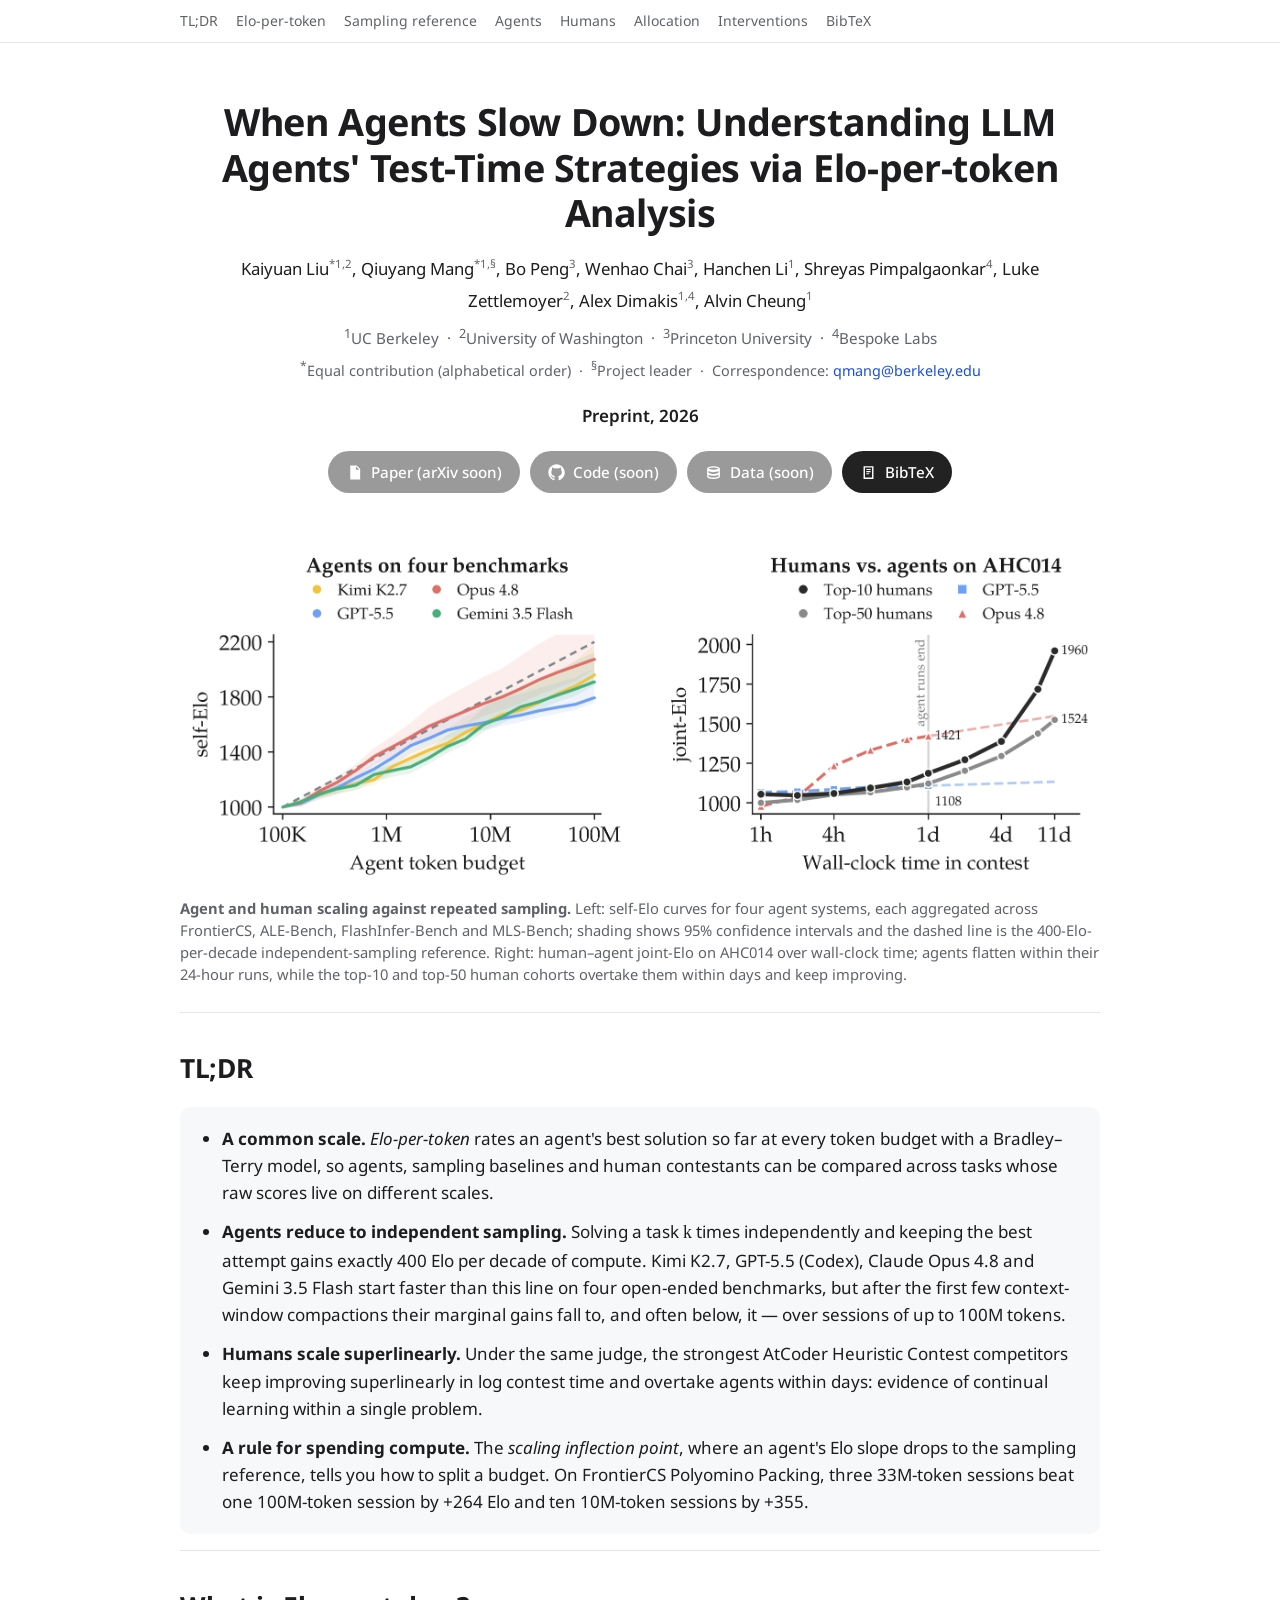
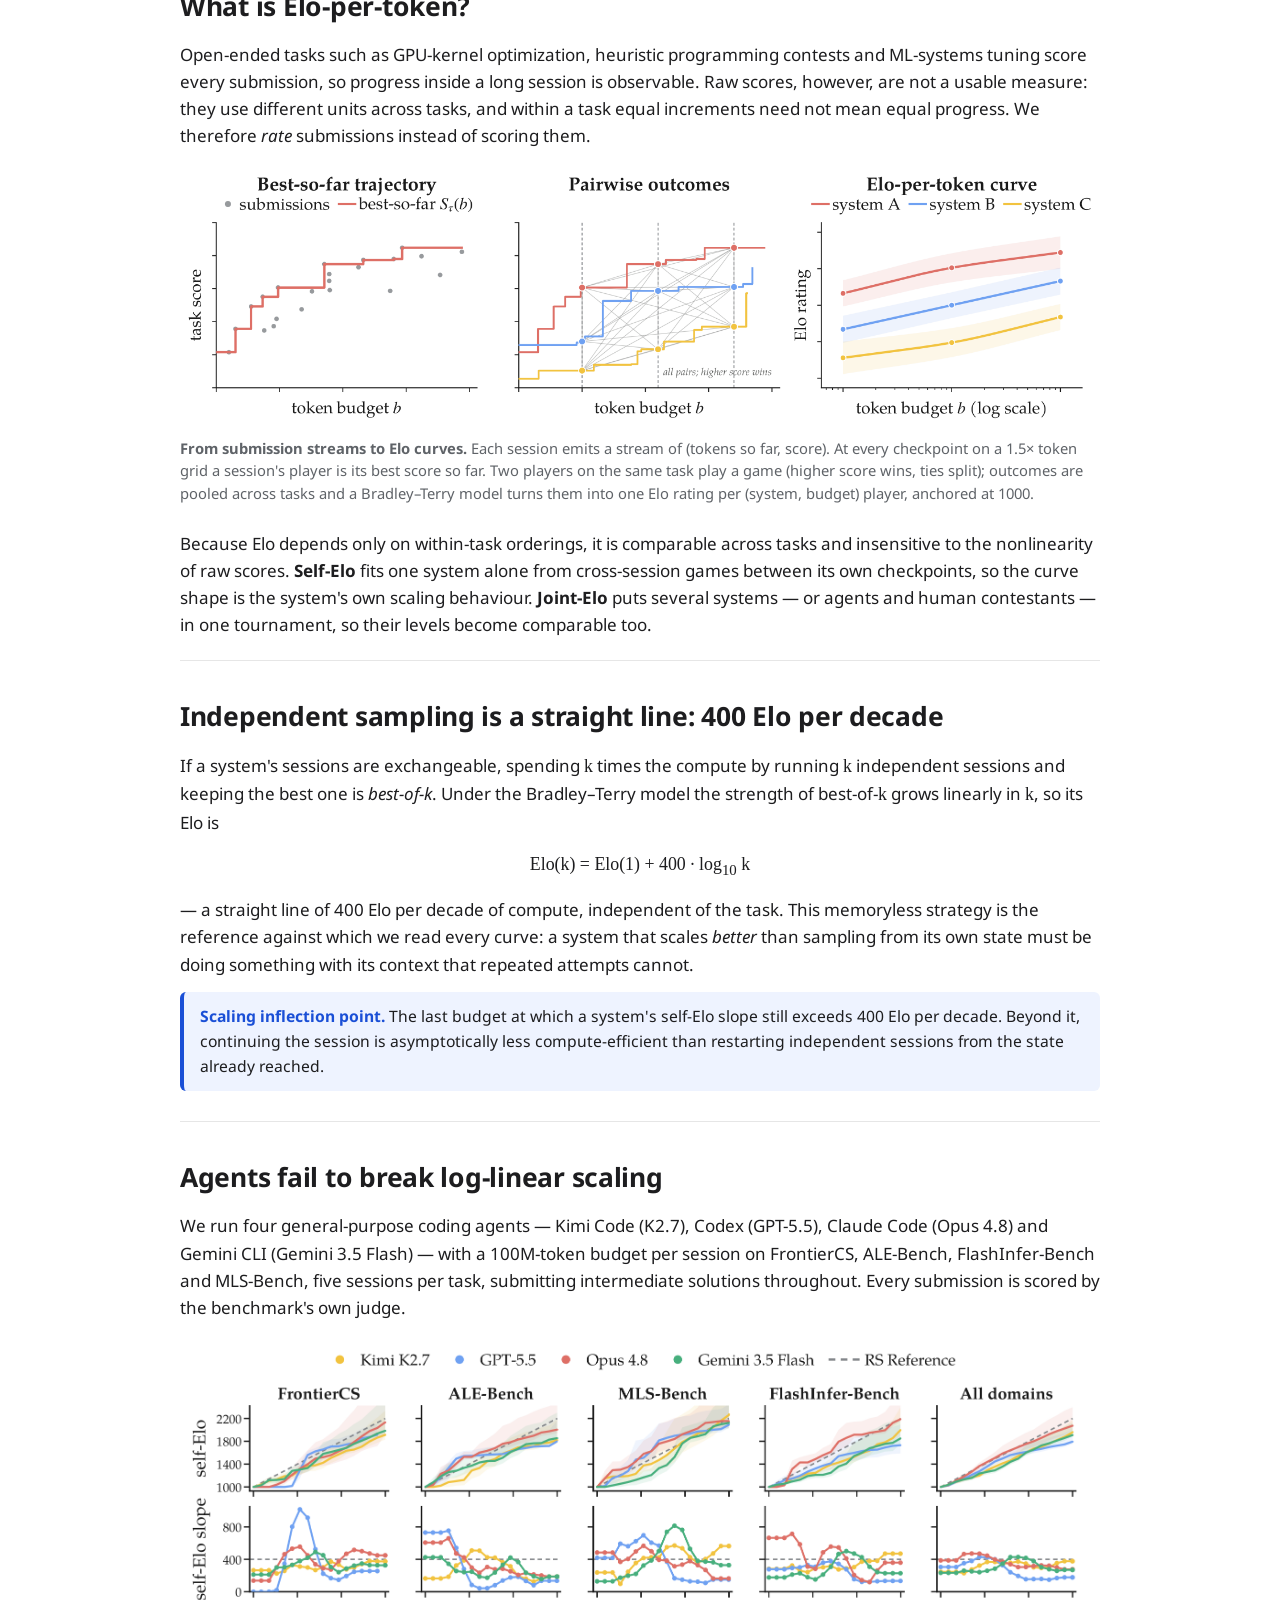
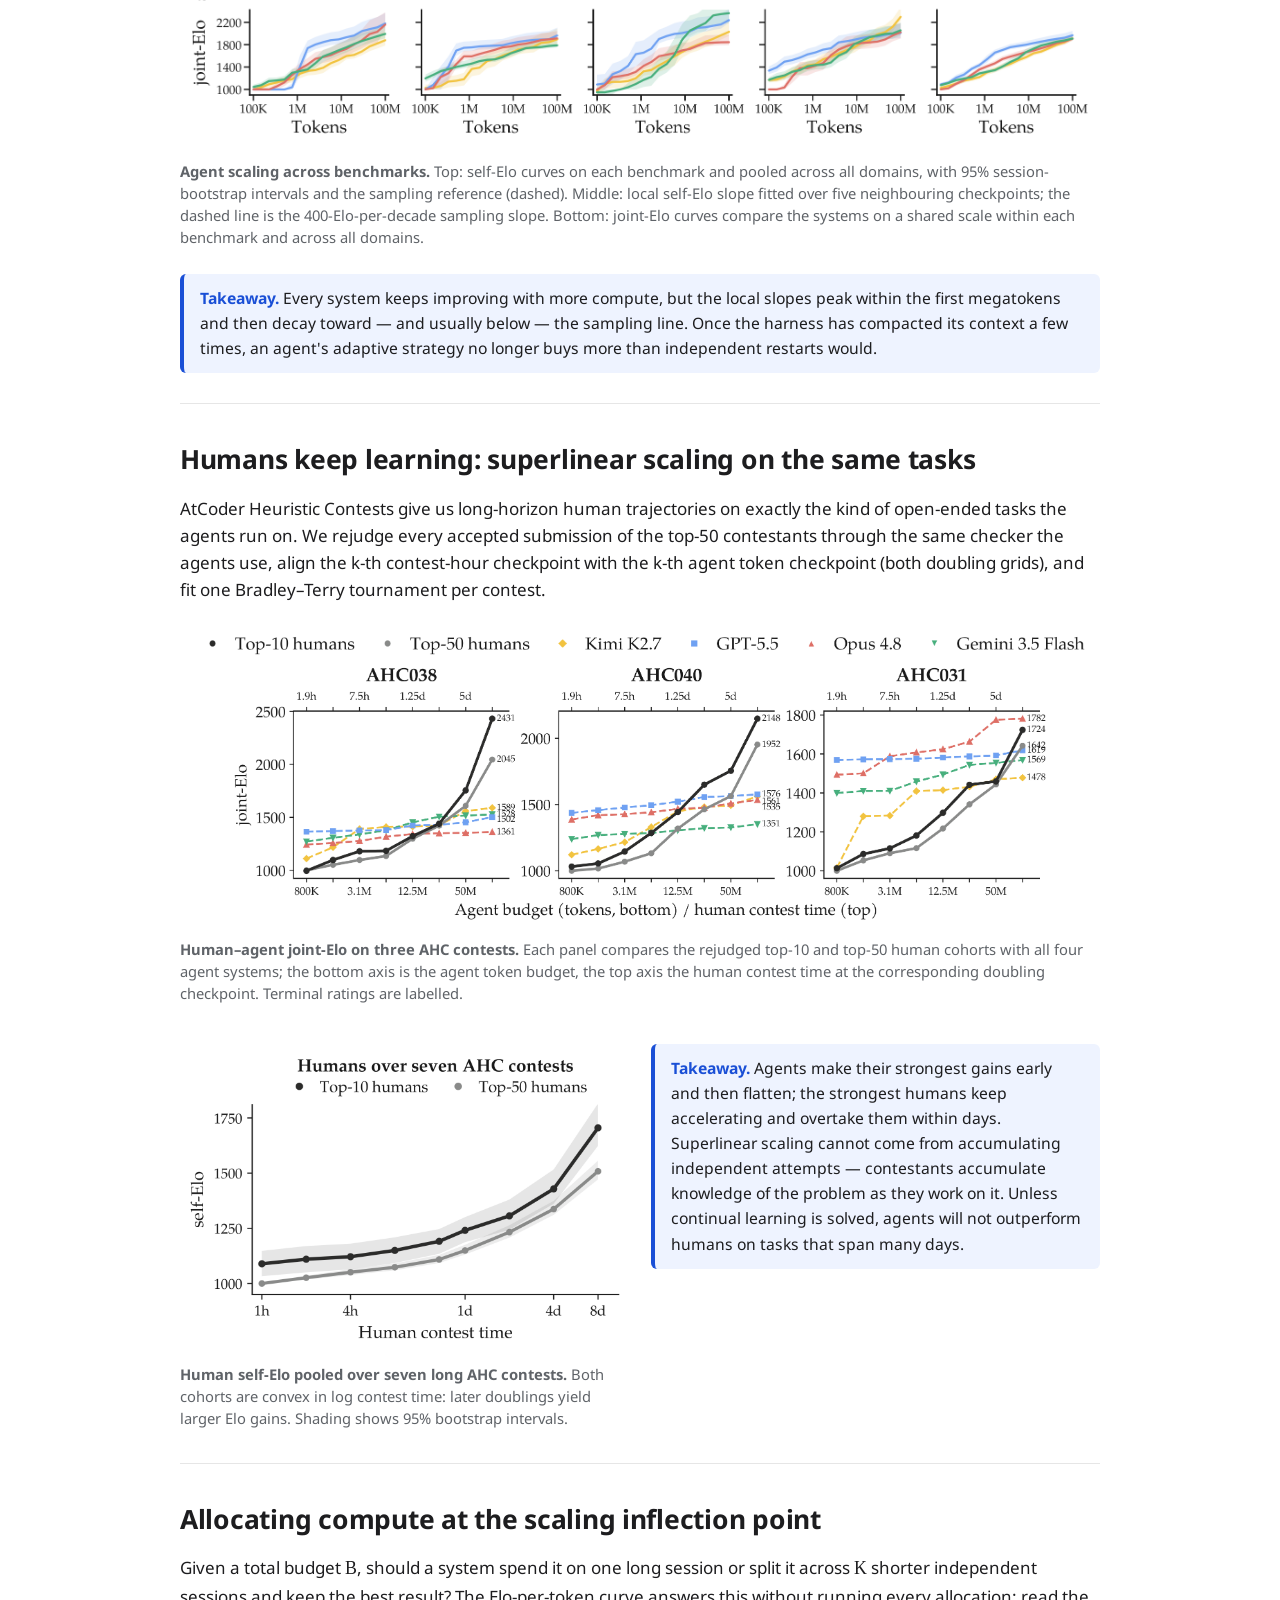
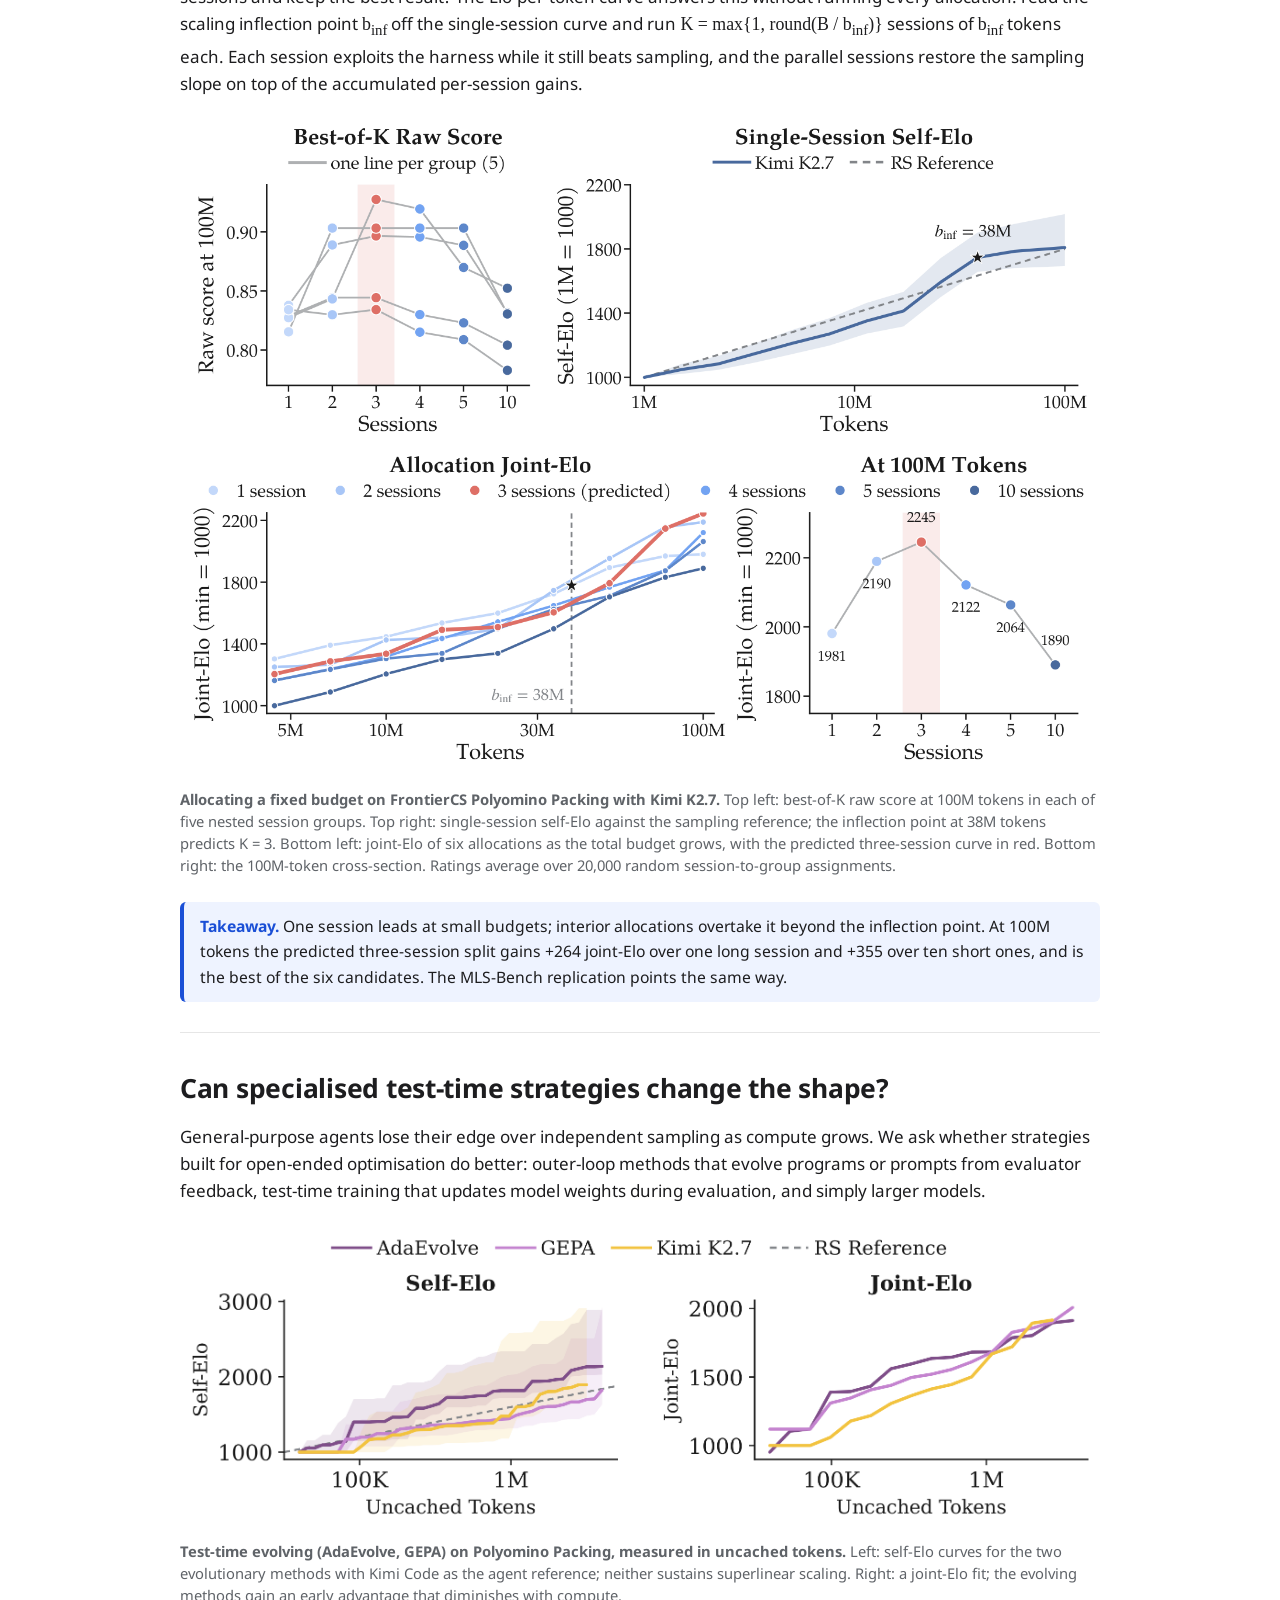
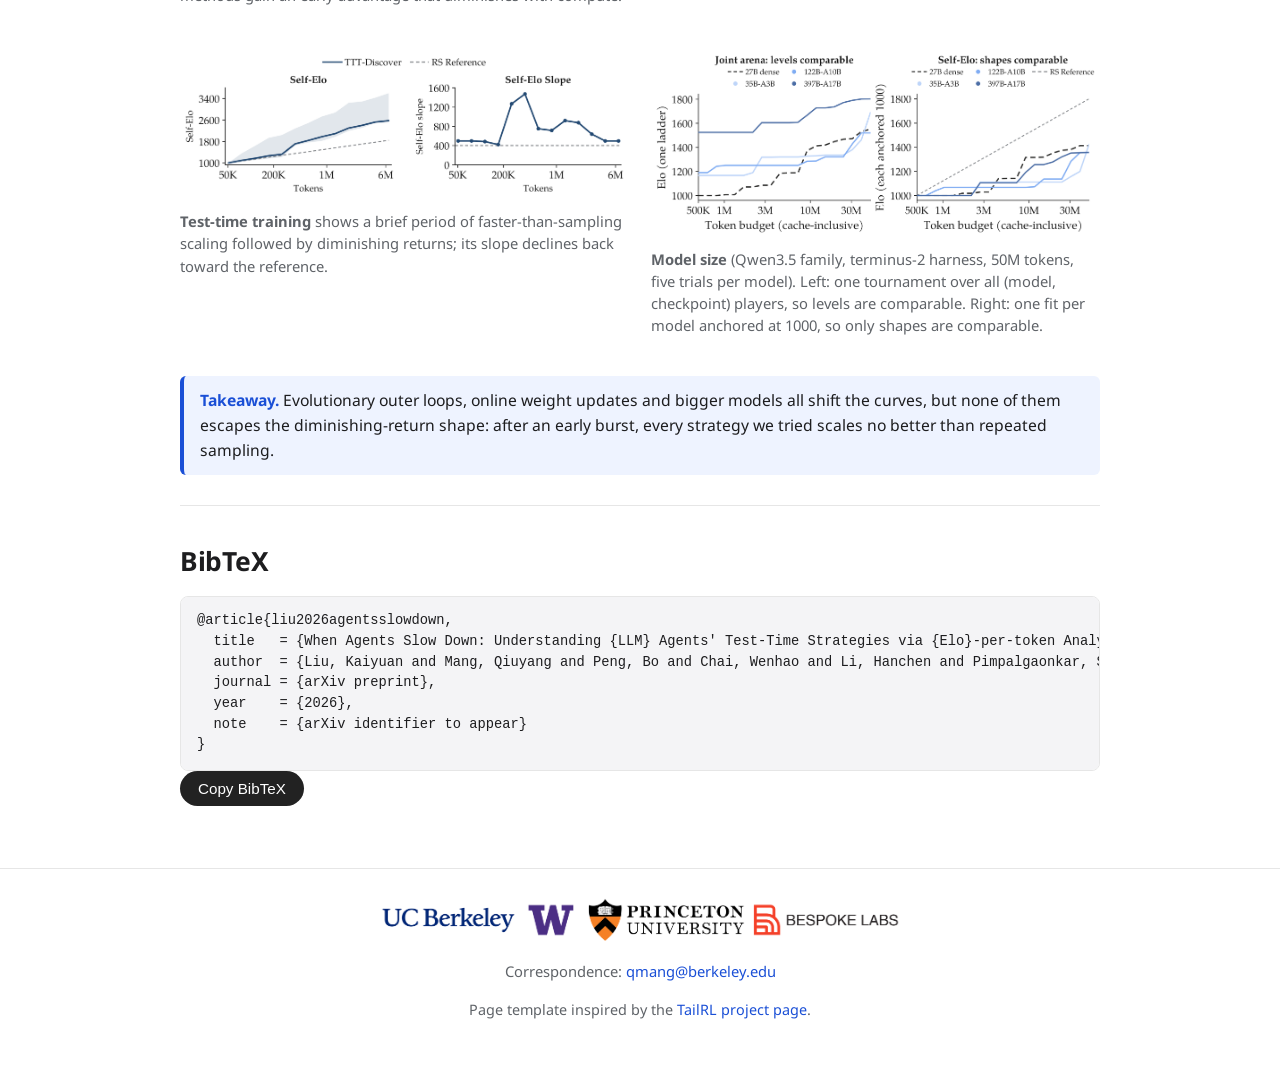
==== preview/index_preview.html @ 2bb3fd13 "Project page: initial draft Co-Authored-By: Claude Fable 5.1 <noreply@anthropic.com>" ====
<!DOCTYPE html>
<html lang="en">
<head>
<meta charset="utf-8">
<meta name="viewport" content="width=device-width, initial-scale=1">
<title>When Agents Slow Down: Elo-per-token Analysis of LLM Agents' Test-Time Strategies</title>
<meta name="description" content="Elo-per-token analysis: how LLM agents, independent sampling, and human contestants scale with test-time compute on open-ended tasks.">
<link rel="preconnect" href="https://fonts.googleapis.com">
<link href="https://fonts.googleapis.com/css2?family=Google+Sans:wght@400;500;700&family=Noto+Sans:wght@400;500;700&display=swap" rel="stylesheet">
<style>:root{--ink:#1d1d1f;--muted:#5f6368;--line:#e6e6e6;--accent:#1a4fd6;--accent-soft:#eef3ff;--bg:#ffffff;--card:#f7f8fa;--maxw:960px}
*{box-sizing:border-box}
html{scroll-behavior:smooth}
body{margin:0;font-family:"Google Sans","Noto Sans",-apple-system,"Segoe UI",Helvetica,Arial,sans-serif;color:var(--ink);background:var(--bg);line-height:1.6;font-size:17px}
a{color:var(--accent);text-decoration:none}
a:hover{text-decoration:underline}
.nav{position:sticky;top:0;z-index:10;background:rgba(255,255,255,.94);backdrop-filter:blur(6px);border-bottom:1px solid var(--line)}
.nav .inner{max-width:var(--maxw);margin:0 auto;padding:10px 20px;display:flex;flex-wrap:wrap;gap:6px 18px;font-size:14px}
.nav a{color:var(--muted)}
.nav a:hover{color:var(--ink);text-decoration:none}
.wrap{max-width:var(--maxw);margin:0 auto;padding:0 20px}
.hero{text-align:center;padding:56px 0 24px}
.hero h1{font-size:2.35rem;line-height:1.2;margin:0 0 18px;font-weight:700;letter-spacing:-.01em}
.hero .subtitle{font-size:1.05rem;color:var(--muted);margin:0 0 22px}
.authors{font-size:1.05rem;line-height:1.9;margin:0 auto 6px;max-width:860px}
.authors sup{font-size:.68em;color:var(--muted)}
.affils{color:var(--muted);font-size:.95rem;margin:0 0 6px}
.note{color:var(--muted);font-size:.9rem;margin:0 0 20px}
.venue{font-weight:600;margin:0 0 22px}
.btn-row{display:flex;flex-wrap:wrap;justify-content:center;gap:10px;margin:0 0 10px}
.btn{display:inline-flex;align-items:center;gap:8px;background:#222;color:#fff;border-radius:999px;padding:9px 18px;font-size:.95rem;font-weight:500;border:0;cursor:pointer}
.btn:hover{background:#000;text-decoration:none}
.btn.soon{background:#9a9a9a;cursor:default}
.btn svg{width:17px;height:17px;fill:currentColor}
.section{padding:34px 0 8px;border-top:1px solid var(--line)}
.section h2{font-size:1.65rem;margin:0 0 14px;letter-spacing:-.01em}
.section h3{font-size:1.2rem;margin:26px 0 8px}
.section p{margin:0 0 14px}
figure{margin:18px 0 26px}
figure img{width:100%;height:auto;display:block;border-radius:6px}
figcaption{font-size:.92rem;color:var(--muted);margin-top:10px;line-height:1.5}
.takeaway{background:var(--accent-soft);border-left:4px solid var(--accent);padding:12px 16px;border-radius:6px;margin:14px 0 22px;font-size:.98rem}
.takeaway b{color:var(--accent)}
.tldr{background:var(--card);border-radius:10px;padding:18px 22px 6px;margin:18px 0 8px}
.tldr ul{margin:0;padding-left:20px}
.tldr li{margin:0 0 12px}
.grid2{display:grid;grid-template-columns:1fr 1fr;gap:22px;align-items:start}
@media (max-width:760px){.grid2{grid-template-columns:1fr}.hero h1{font-size:1.75rem}}
.eq{font-family:"Latin Modern Math","STIX Two Math","Cambria Math",serif;font-size:1.05em}
.bibtex{background:#f4f4f6;border:1px solid var(--line);border-radius:8px;padding:14px 16px;overflow-x:auto;font-size:.86rem;line-height:1.5}
.bibtex pre{margin:0;font-family:ui-monospace,SFMono-Regular,Menlo,Consolas,monospace}
.copy{margin-top:8px}
footer{border-top:1px solid var(--line);margin-top:40px;padding:26px 0 40px;text-align:center;color:var(--muted);font-size:.92rem}
footer img{max-width:520px;width:100%;height:auto;margin:0 auto 14px;display:block}
.small{font-size:.9rem;color:var(--muted)}
</style>
</head>
<body>

<nav class="nav"><div class="inner">
  <a href="#tldr">TL;DR</a>
  <a href="#method">Elo-per-token</a>
  <a href="#reference">Sampling reference</a>
  <a href="#agents">Agents</a>
  <a href="#humans">Humans</a>
  <a href="#allocation">Allocation</a>
  <a href="#interventions">Interventions</a>
  <a href="#bibtex">BibTeX</a>
</div></nav>

<header class="hero wrap">
  <h1>When Agents Slow Down: Understanding LLM Agents' Test-Time Strategies via Elo-per-token Analysis</h1>
  <p class="authors">
    Kaiyuan Liu<sup>*1,2</sup>, Qiuyang Mang<sup>*1,&sect;</sup>, Bo Peng<sup>3</sup>, Wenhao Chai<sup>3</sup>, Hanchen Li<sup>1</sup>,
    Shreyas Pimpalgaonkar<sup>4</sup>, Luke Zettlemoyer<sup>2</sup>, Alex Dimakis<sup>1,4</sup>, Alvin Cheung<sup>1</sup>
  </p>
  <p class="affils"><sup>1</sup>UC Berkeley &nbsp;&middot;&nbsp; <sup>2</sup>University of Washington &nbsp;&middot;&nbsp; <sup>3</sup>Princeton University &nbsp;&middot;&nbsp; <sup>4</sup>Bespoke Labs</p>
  <p class="note"><sup>*</sup>Equal contribution (alphabetical order) &nbsp;&middot;&nbsp; <sup>&sect;</sup>Project leader &nbsp;&middot;&nbsp; Correspondence: <a href="mailto:qmang@berkeley.edu">qmang@berkeley.edu</a></p>
  <p class="venue">Preprint, 2026</p>
  <div class="btn-row">
    <!-- TODO(arXiv): replace href with the arXiv abs URL and drop the "soon" class -->
    <a class="btn soon" href="#" title="arXiv link coming soon"><svg viewBox="0 0 24 24"><path d="M6 2h9l5 5v15H6zm8 1.5V8h4.5M8 12h8v1.5H8zm0 3h8v1.5H8z"/></svg>Paper (arXiv soon)</a>
    <!-- TODO(code): replace href with the GitHub repository URL -->
    <a class="btn soon" href="#" title="Code release coming soon"><svg viewBox="0 0 24 24"><path d="M12 .5C5.7.5.5 5.7.5 12c0 5.1 3.3 9.4 7.9 10.9.6.1.8-.3.8-.6v-2.1c-3.2.7-3.9-1.4-3.9-1.4-.5-1.3-1.3-1.7-1.3-1.7-1-.7.1-.7.1-.7 1.2.1 1.8 1.2 1.8 1.2 1 1.8 2.7 1.3 3.4 1 .1-.8.4-1.3.7-1.6-2.6-.3-5.3-1.3-5.3-5.7 0-1.3.5-2.3 1.2-3.1-.1-.3-.5-1.5.1-3.1 0 0 1-.3 3.2 1.2a11 11 0 0 1 5.8 0c2.2-1.5 3.2-1.2 3.2-1.2.6 1.6.2 2.8.1 3.1.8.8 1.2 1.8 1.2 3.1 0 4.4-2.7 5.4-5.3 5.7.4.4.8 1.1.8 2.2v3.2c0 .3.2.7.8.6 4.6-1.5 7.9-5.8 7.9-10.9C23.5 5.7 18.3.5 12 .5z"/></svg>Code (soon)</a>
    <!-- TODO(data): replace href with the raw-data release URL -->
    <a class="btn soon" href="#" title="Data release coming soon"><svg viewBox="0 0 24 24"><path d="M12 3C7 3 3 4.6 3 6.5v11C3 19.4 7 21 12 21s9-1.6 9-3.5v-11C21 4.6 17 3 12 3zm0 2c4.4 0 7 1.3 7 1.5S16.4 8 12 8 5 6.7 5 6.5 7.6 5 12 5zm7 12.5c0 .2-2.6 1.5-7 1.5s-7-1.3-7-1.5V15c1.7.9 4.3 1.5 7 1.5s5.3-.6 7-1.5v2.5zm0-5c0 .2-2.6 1.5-7 1.5s-7-1.3-7-1.5V10c1.7.9 4.3 1.5 7 1.5s5.3-.6 7-1.5v2.5z"/></svg>Data (soon)</a>
    <a class="btn" href="#bibtex"><svg viewBox="0 0 24 24"><path d="M5 3h14v18H5zm2 2v14h10V5zm2 2h6v1.5H9zm0 3h6v1.5H9zm0 3h4v1.5H9z"/></svg>BibTeX</a>
  </div>
</header>

<main class="wrap">

<figure>
  <img src="[data-uri]" alt="Left: self-Elo curves of four agent systems against the 400-Elo-per-decade sampling reference. Right: human versus agent joint-Elo on AHC014 over wall-clock time.">
  <figcaption><b>Agent and human scaling against repeated sampling.</b> Left: self-Elo curves for four agent systems, each aggregated across FrontierCS, ALE-Bench, FlashInfer-Bench and MLS-Bench; shading shows 95% confidence intervals and the dashed line is the 400-Elo-per-decade independent-sampling reference. Right: human&ndash;agent joint-Elo on AHC014 over wall-clock time; agents flatten within their 24-hour runs, while the top-10 and top-50 human cohorts overtake them within days and keep improving.</figcaption>
</figure>

<section class="section" id="tldr">
  <h2>TL;DR</h2>
  <div class="tldr"><ul>
    <li><b>A common scale.</b> <em>Elo-per-token</em> rates an agent's best solution so far at every token budget with a Bradley&ndash;Terry model, so agents, sampling baselines and human contestants can be compared across tasks whose raw scores live on different scales.</li>
    <li><b>Agents reduce to independent sampling.</b> Solving a task <span class="eq">k</span> times independently and keeping the best attempt gains exactly 400 Elo per decade of compute. Kimi K2.7, GPT-5.5 (Codex), Claude Opus 4.8 and Gemini 3.5 Flash start faster than this line on four open-ended benchmarks, but after the first few context-window compactions their marginal gains fall to, and often below, it &mdash; over sessions of up to 100M tokens.</li>
    <li><b>Humans scale superlinearly.</b> Under the same judge, the strongest AtCoder Heuristic Contest competitors keep improving superlinearly in log contest time and overtake agents within days: evidence of continual learning within a single problem.</li>
    <li><b>A rule for spending compute.</b> The <em>scaling inflection point</em>, where an agent's Elo slope drops to the sampling reference, tells you how to split a budget. On FrontierCS Polyomino Packing, three 33M-token sessions beat one 100M-token session by +264 Elo and ten 10M-token sessions by +355.</li>
  </ul></div>
</section>

<section class="section" id="method">
  <h2>What is Elo-per-token?</h2>
  <p>Open-ended tasks such as GPU-kernel optimization, heuristic programming contests and ML-systems tuning score every submission, so progress inside a long session is observable. Raw scores, however, are not a usable measure: they use different units across tasks, and within a task equal increments need not mean equal progress. We therefore <em>rate</em> submissions instead of scoring them.</p>
  <figure>
    <img src="[data-uri]" alt="Method overview: per-session best-so-far score at each token checkpoint, pairwise games within a task, and a Bradley-Terry fit producing an Elo curve.">
    <figcaption><b>From submission streams to Elo curves.</b> Each session emits a stream of (tokens so far, score). At every checkpoint on a 1.5&times; token grid a session's player is its best score so far. Two players on the same task play a game (higher score wins, ties split); outcomes are pooled across tasks and a Bradley&ndash;Terry model turns them into one Elo rating per (system, budget) player, anchored at 1000.</figcaption>
  </figure>
  <p>Because Elo depends only on within-task orderings, it is comparable across tasks and insensitive to the nonlinearity of raw scores. <b>Self-Elo</b> fits one system alone from cross-session games between its own checkpoints, so the curve shape is the system's own scaling behaviour. <b>Joint-Elo</b> puts several systems &mdash; or agents and human contestants &mdash; in one tournament, so their levels become comparable too.</p>
</section>

<section class="section" id="reference">
  <h2>Independent sampling is a straight line: 400 Elo per decade</h2>
  <p>If a system's sessions are exchangeable, spending <span class="eq">k</span> times the compute by running <span class="eq">k</span> independent sessions and keeping the best one is <em>best-of-k</em>. Under the Bradley&ndash;Terry model the strength of best-of-<span class="eq">k</span> grows linearly in <span class="eq">k</span>, so its Elo is</p>
  <p style="text-align:center"><span class="eq">Elo(k) = Elo(1) + 400 &middot; log<sub>10</sub> k</span></p>
  <p>&mdash; a straight line of 400 Elo per decade of compute, independent of the task. This memoryless strategy is the reference against which we read every curve: a system that scales <em>better</em> than sampling from its own state must be doing something with its context that repeated attempts cannot.</p>
  <div class="takeaway"><b>Scaling inflection point.</b> The last budget at which a system's self-Elo slope still exceeds 400 Elo per decade. Beyond it, continuing the session is asymptotically less compute-efficient than restarting independent sessions from the state already reached.</div>
</section>

<section class="section" id="agents">
  <h2>Agents fail to break log-linear scaling</h2>
  <p>We run four general-purpose coding agents &mdash; Kimi Code (K2.7), Codex (GPT-5.5), Claude Code (Opus 4.8) and Gemini CLI (Gemini 3.5 Flash) &mdash; with a 100M-token budget per session on FrontierCS, ALE-Bench, FlashInfer-Bench and MLS-Bench, five sessions per task, submitting intermediate solutions throughout. Every submission is scored by the benchmark's own judge.</p>
  <figure>
    <img src="[data-uri]" alt="Fifteen-panel figure: self-Elo per benchmark and pooled (top), local self-Elo slope (middle), joint-Elo across systems (bottom).">
    <figcaption><b>Agent scaling across benchmarks.</b> Top: self-Elo curves on each benchmark and pooled across all domains, with 95% session-bootstrap intervals and the sampling reference (dashed). Middle: local self-Elo slope fitted over five neighbouring checkpoints; the dashed line is the 400-Elo-per-decade sampling slope. Bottom: joint-Elo curves compare the systems on a shared scale within each benchmark and across all domains.</figcaption>
  </figure>
  <div class="takeaway"><b>Takeaway.</b> Every system keeps improving with more compute, but the local slopes peak within the first megatokens and then decay toward &mdash; and usually below &mdash; the sampling line. Once the harness has compacted its context a few times, an agent's adaptive strategy no longer buys more than independent restarts would.</div>
</section>

<section class="section" id="humans">
  <h2>Humans keep learning: superlinear scaling on the same tasks</h2>
  <p>AtCoder Heuristic Contests give us long-horizon human trajectories on exactly the kind of open-ended tasks the agents run on. We rejudge every accepted submission of the top-50 contestants through the same checker the agents use, align the k-th contest-hour checkpoint with the k-th agent token checkpoint (both doubling grids), and fit one Bradley&ndash;Terry tournament per contest.</p>
  <figure>
    <img src="[data-uri]" alt="Three panels (AHC038, AHC040, AHC031): joint-Elo of top-10 and top-50 human cohorts versus four agents over aligned doubling checkpoints.">
    <figcaption><b>Human&ndash;agent joint-Elo on three AHC contests.</b> Each panel compares the rejudged top-10 and top-50 human cohorts with all four agent systems; the bottom axis is the agent token budget, the top axis the human contest time at the corresponding doubling checkpoint. Terminal ratings are labelled.</figcaption>
  </figure>
  <div class="grid2">
    <figure>
      <img src="[data-uri]" alt="Human self-Elo pooled over seven AHC contests; both cohorts are convex in log contest time.">
      <figcaption><b>Human self-Elo pooled over seven long AHC contests.</b> Both cohorts are convex in log contest time: later doublings yield larger Elo gains. Shading shows 95% bootstrap intervals.</figcaption>
    </figure>
    <div>
      <div class="takeaway"><b>Takeaway.</b> Agents make their strongest gains early and then flatten; the strongest humans keep accelerating and overtake them within days. Superlinear scaling cannot come from accumulating independent attempts &mdash; contestants accumulate knowledge of the problem as they work on it. Unless continual learning is solved, agents will not outperform humans on tasks that span many days.</div>
    </div>
  </div>
</section>

<section class="section" id="allocation">
  <h2>Allocating compute at the scaling inflection point</h2>
  <p>Given a total budget <span class="eq">B</span>, should a system spend it on one long session or split it across <span class="eq">K</span> shorter independent sessions and keep the best result? The Elo-per-token curve answers this without running every allocation: read the scaling inflection point <span class="eq">b<sub>inf</sub></span> off the single-session curve and run <span class="eq">K = max{1, round(B / b<sub>inf</sub>)}</span> sessions of <span class="eq">b<sub>inf</sub></span> tokens each. Each session exploits the harness while it still beats sampling, and the parallel sessions restore the sampling slope on top of the accumulated per-session gains.</p>
  <figure>
    <img src="[data-uri]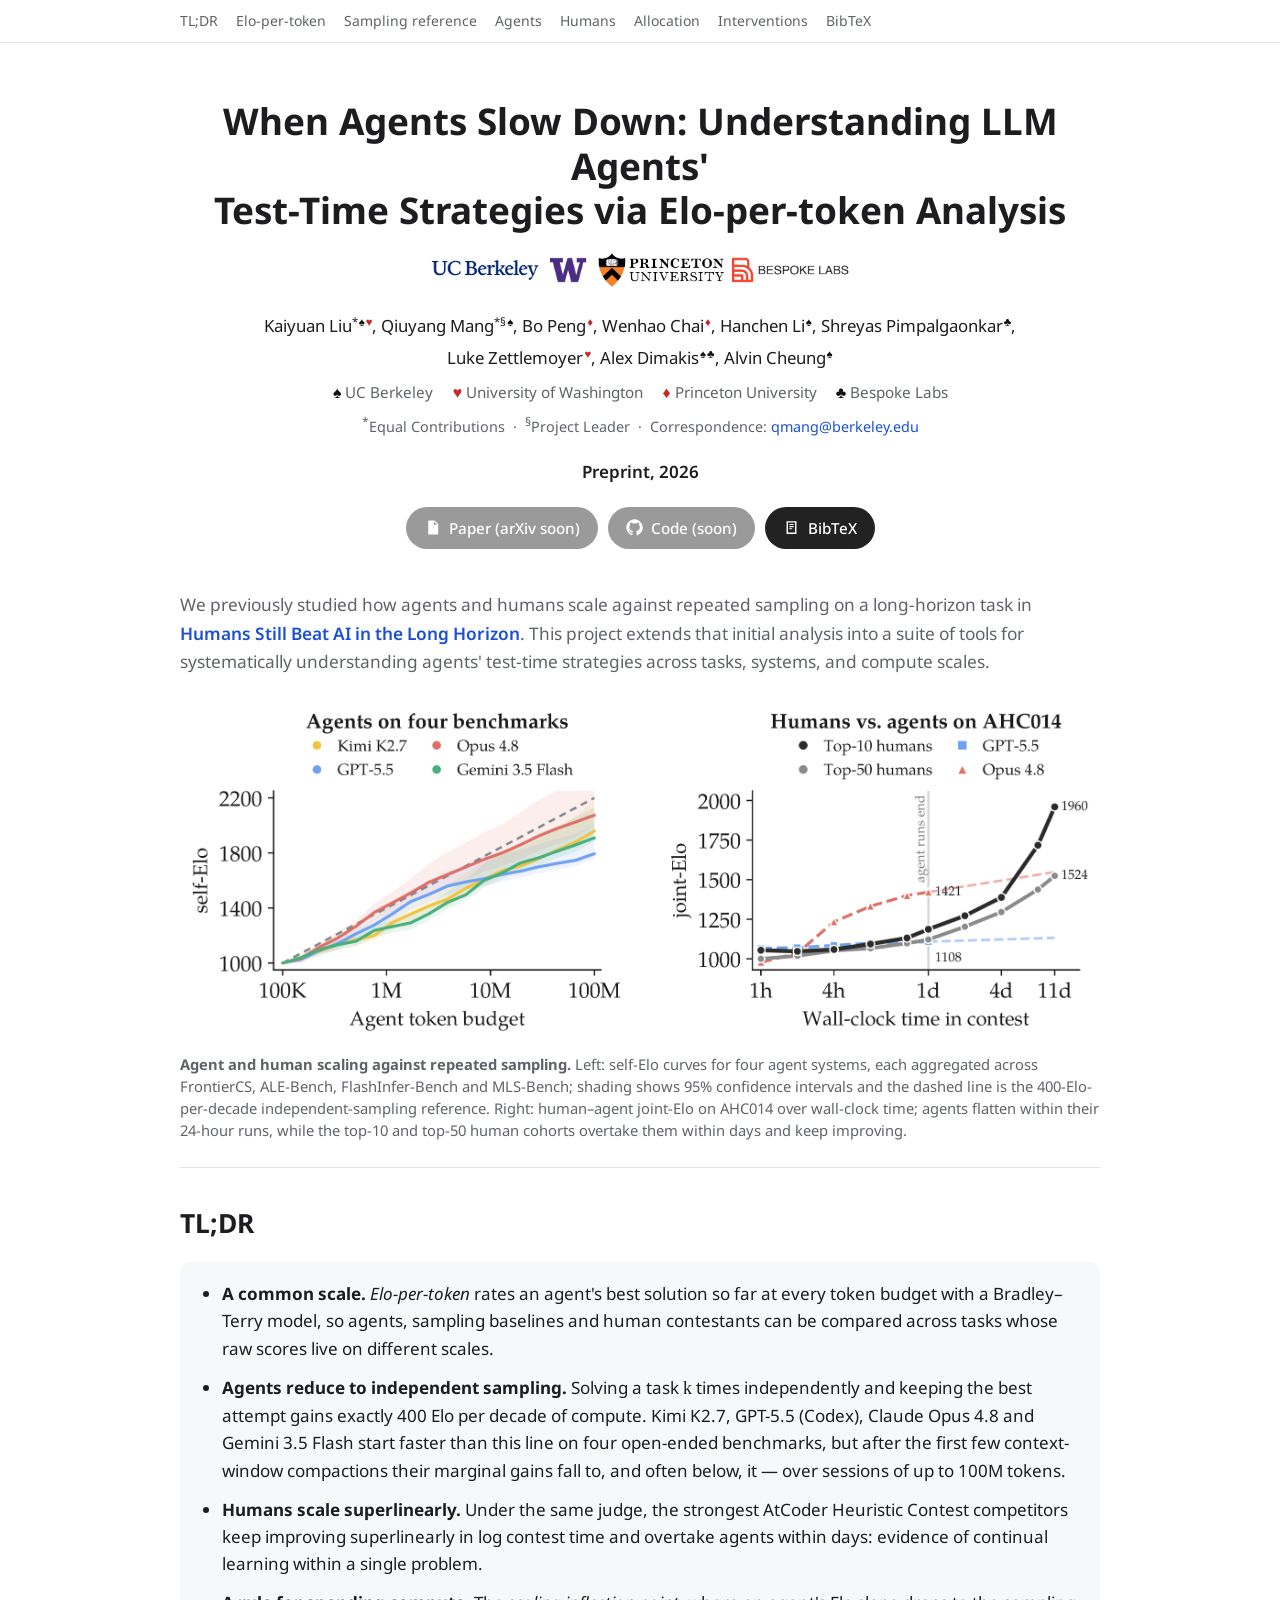
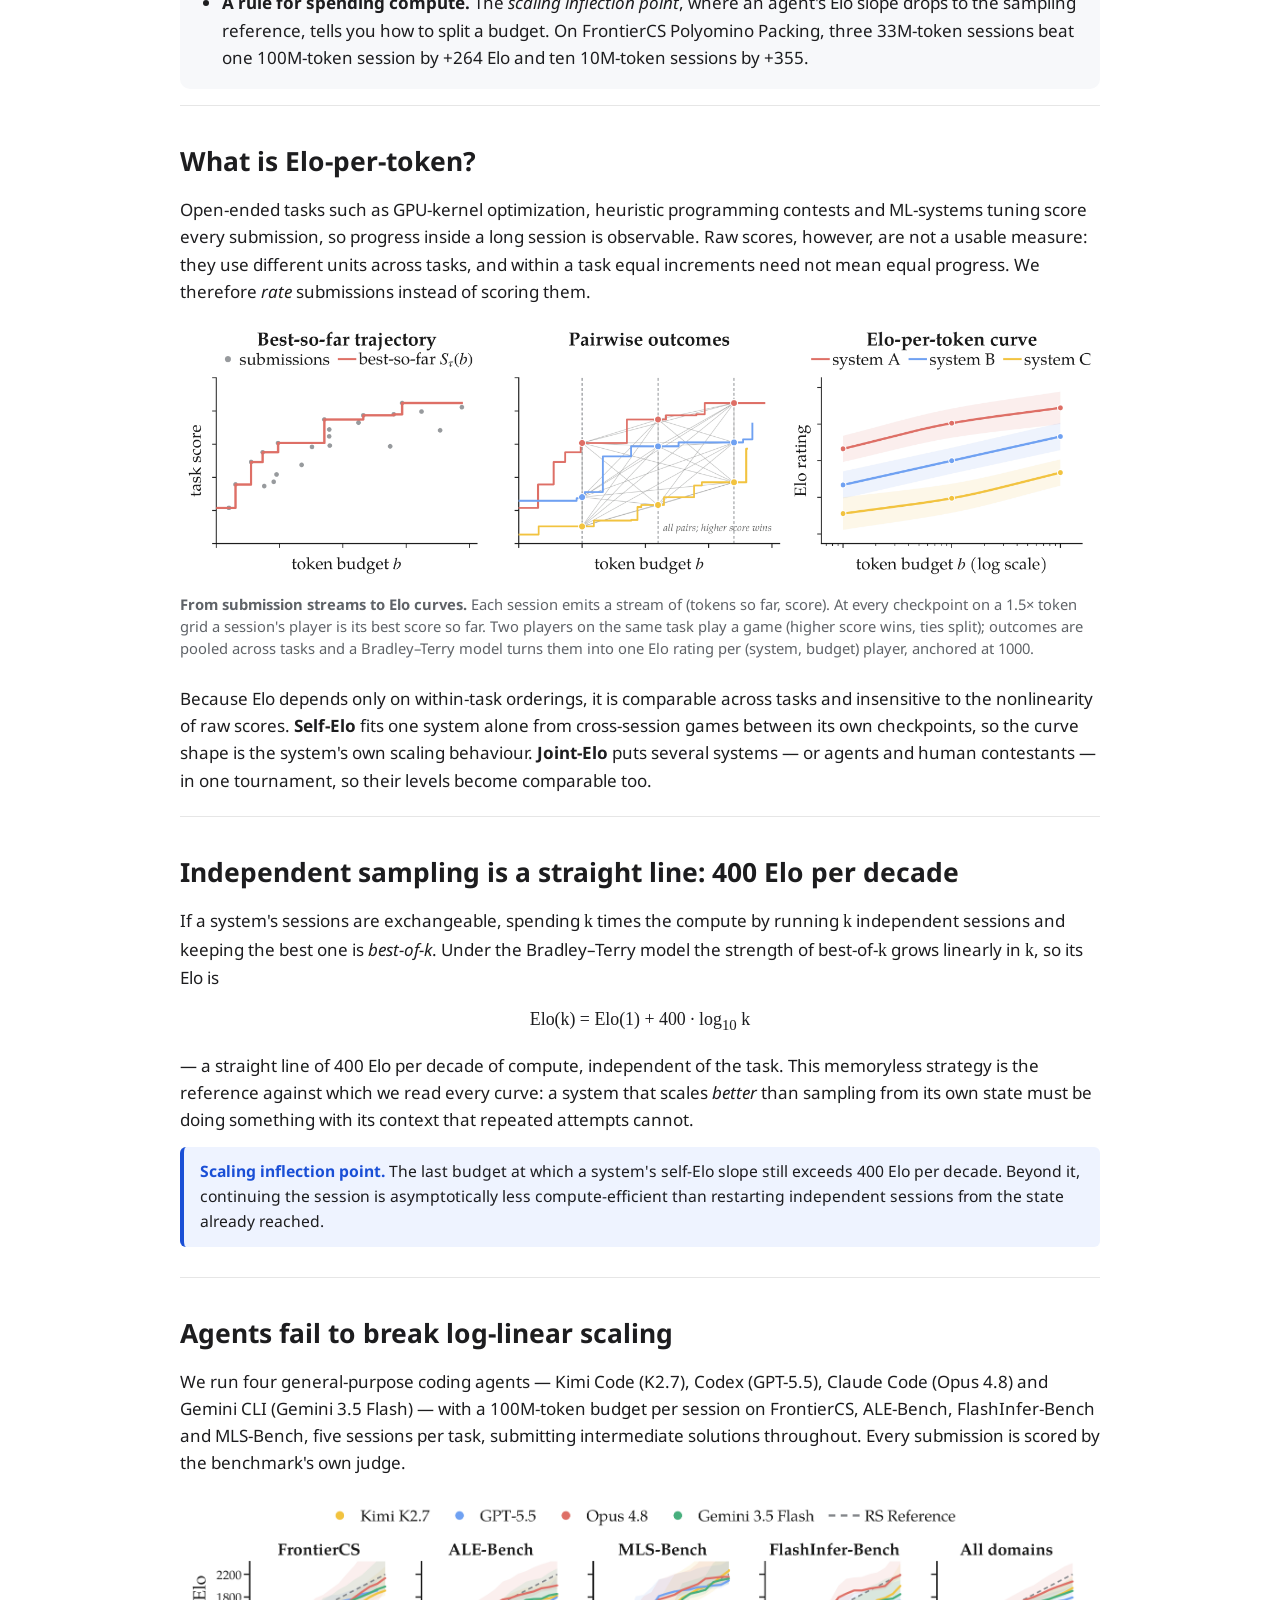
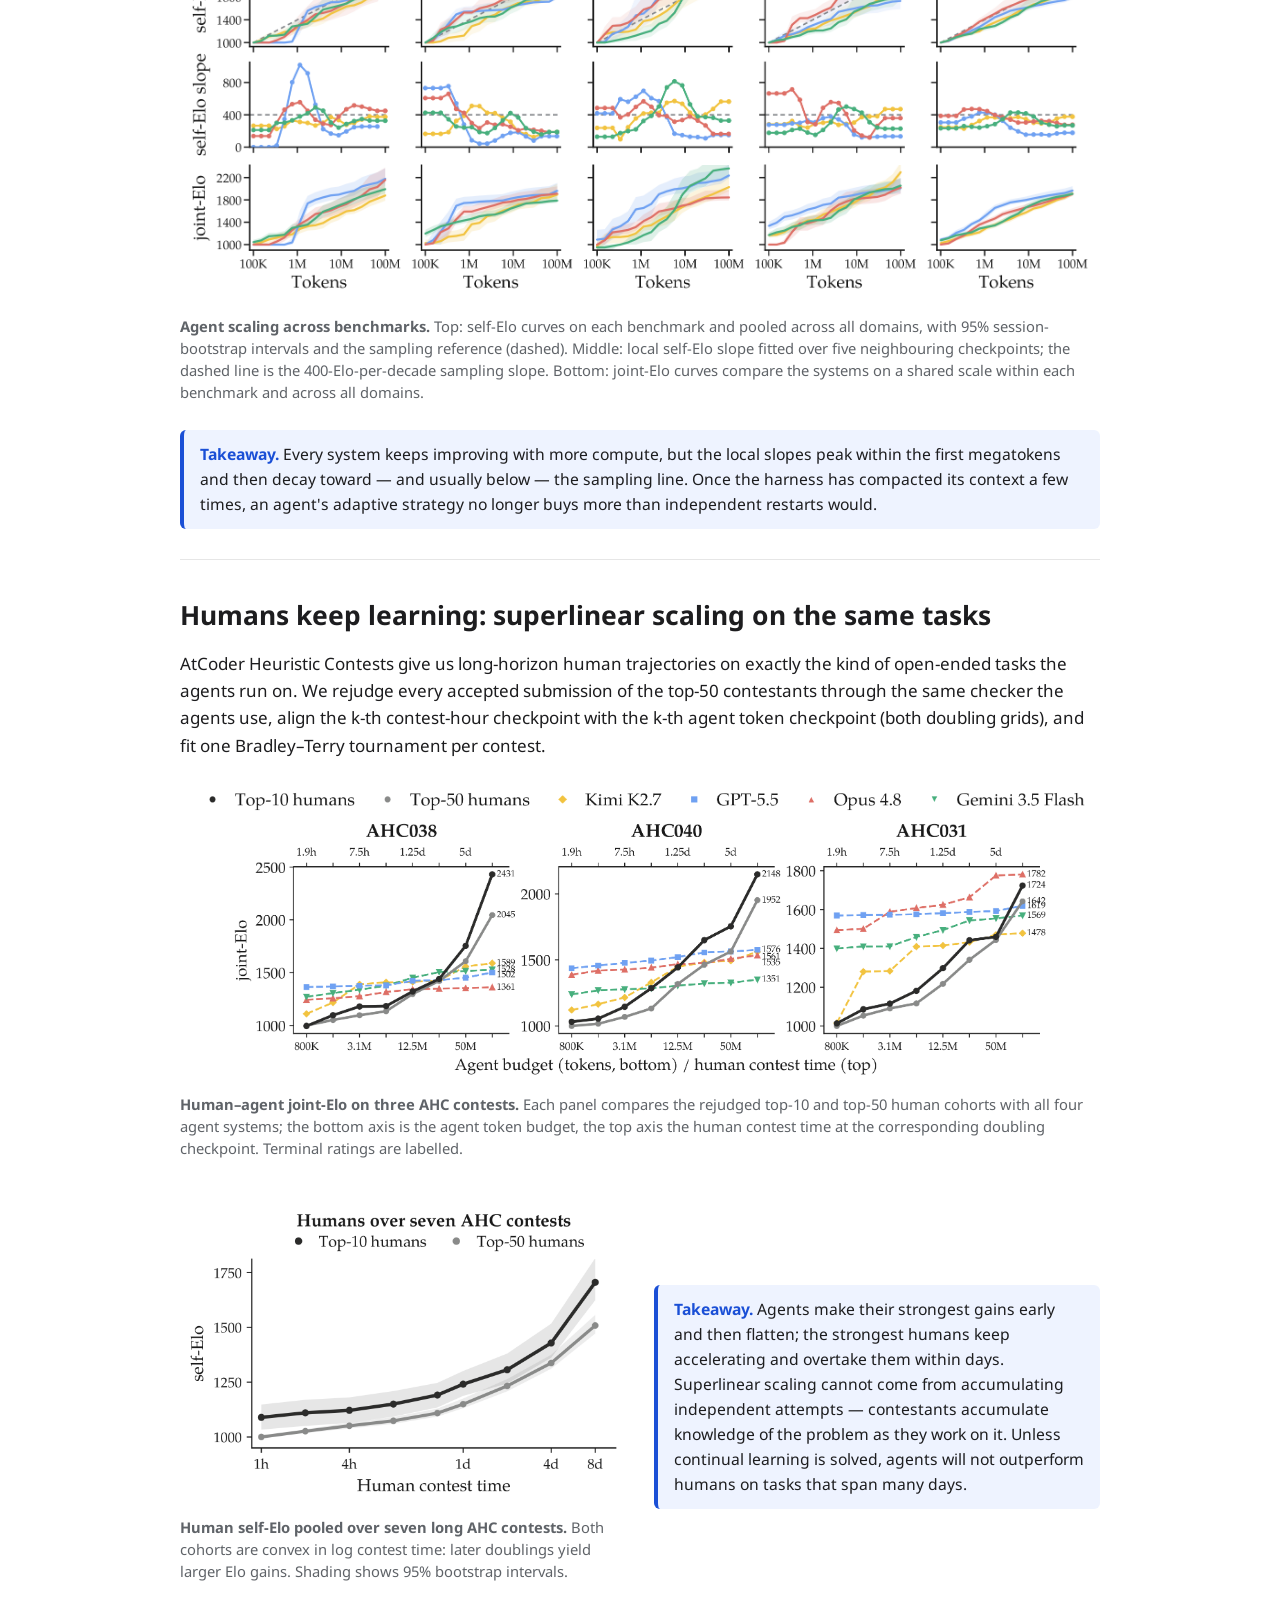
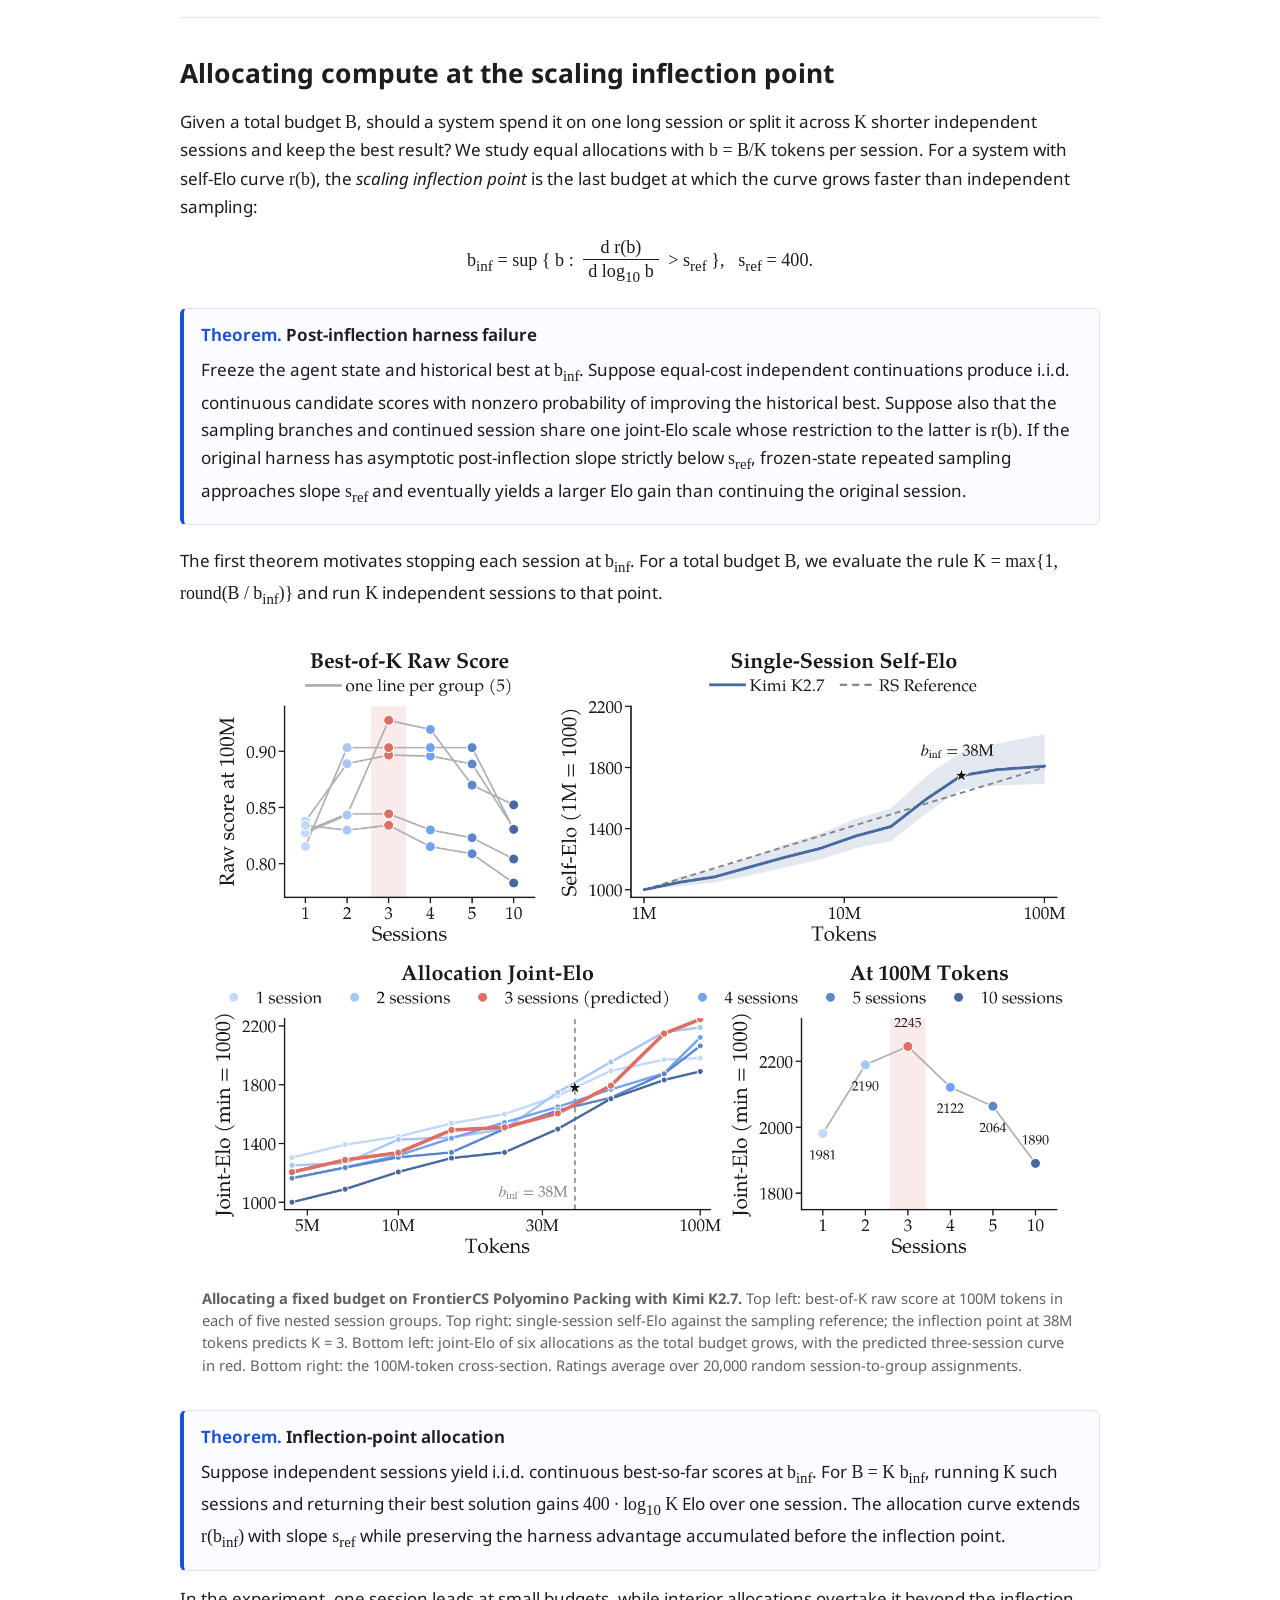
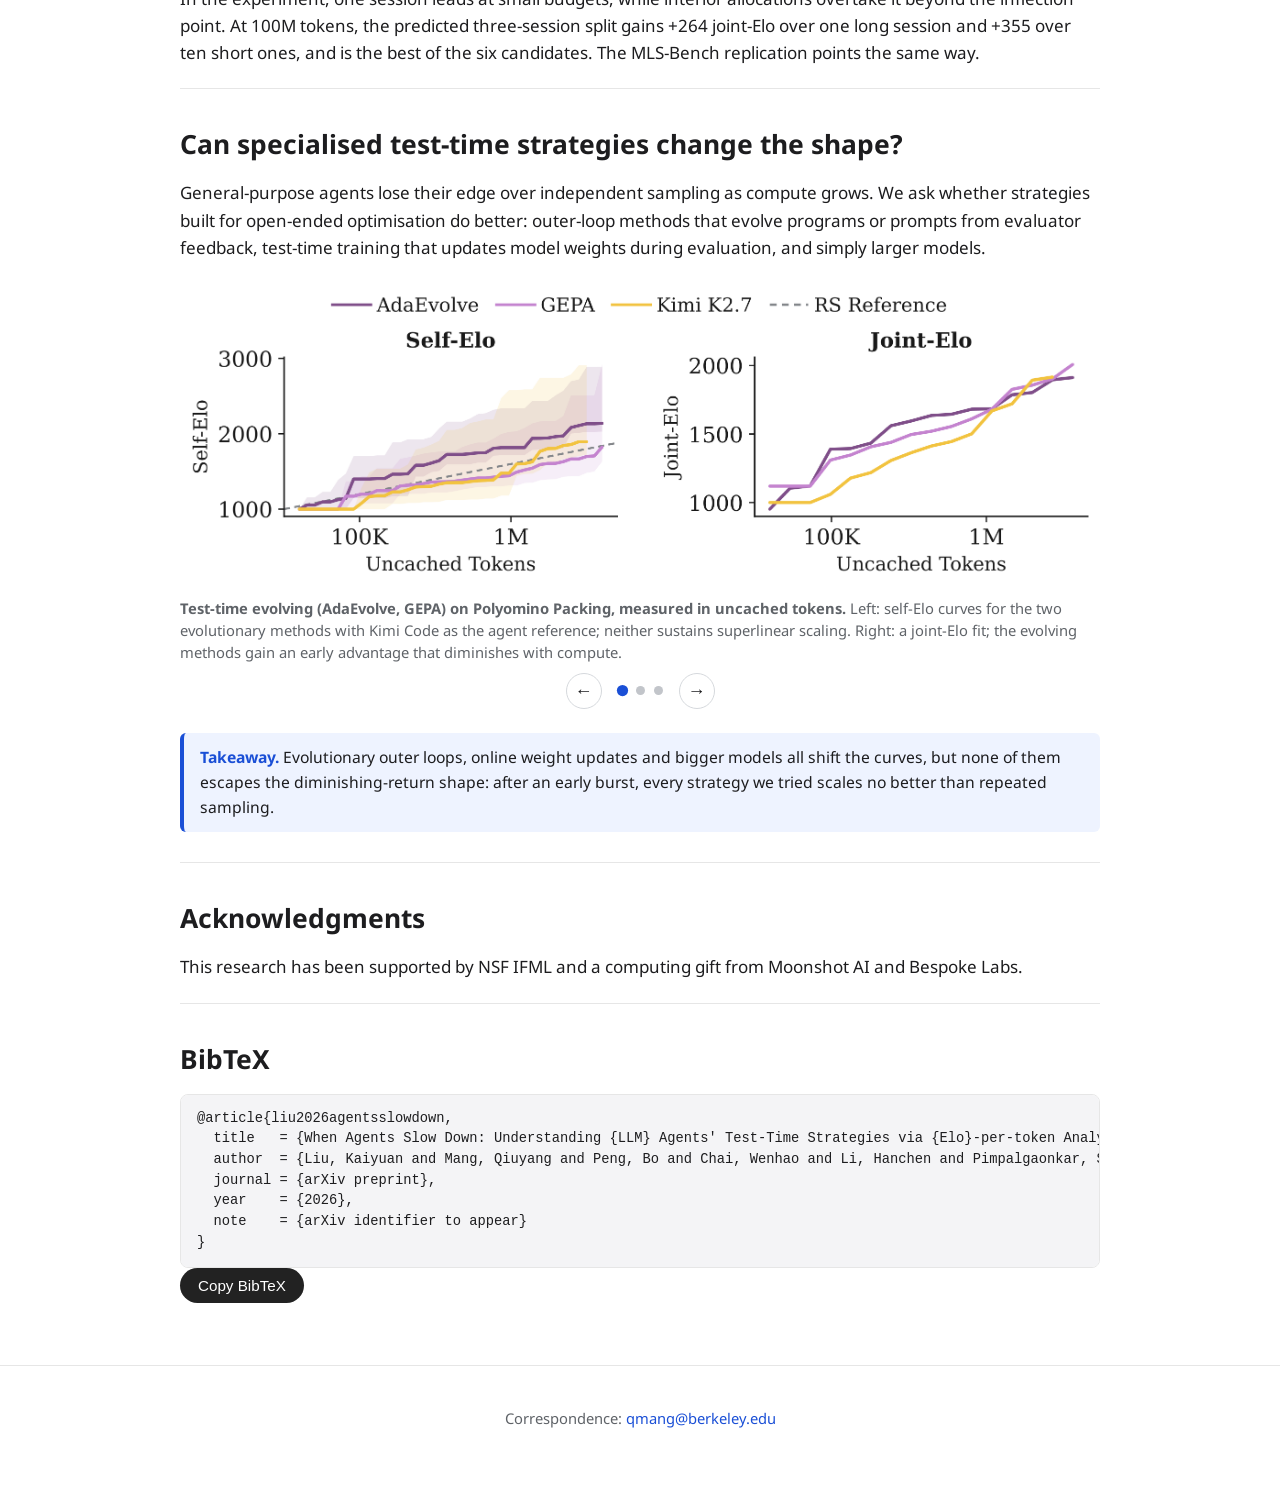
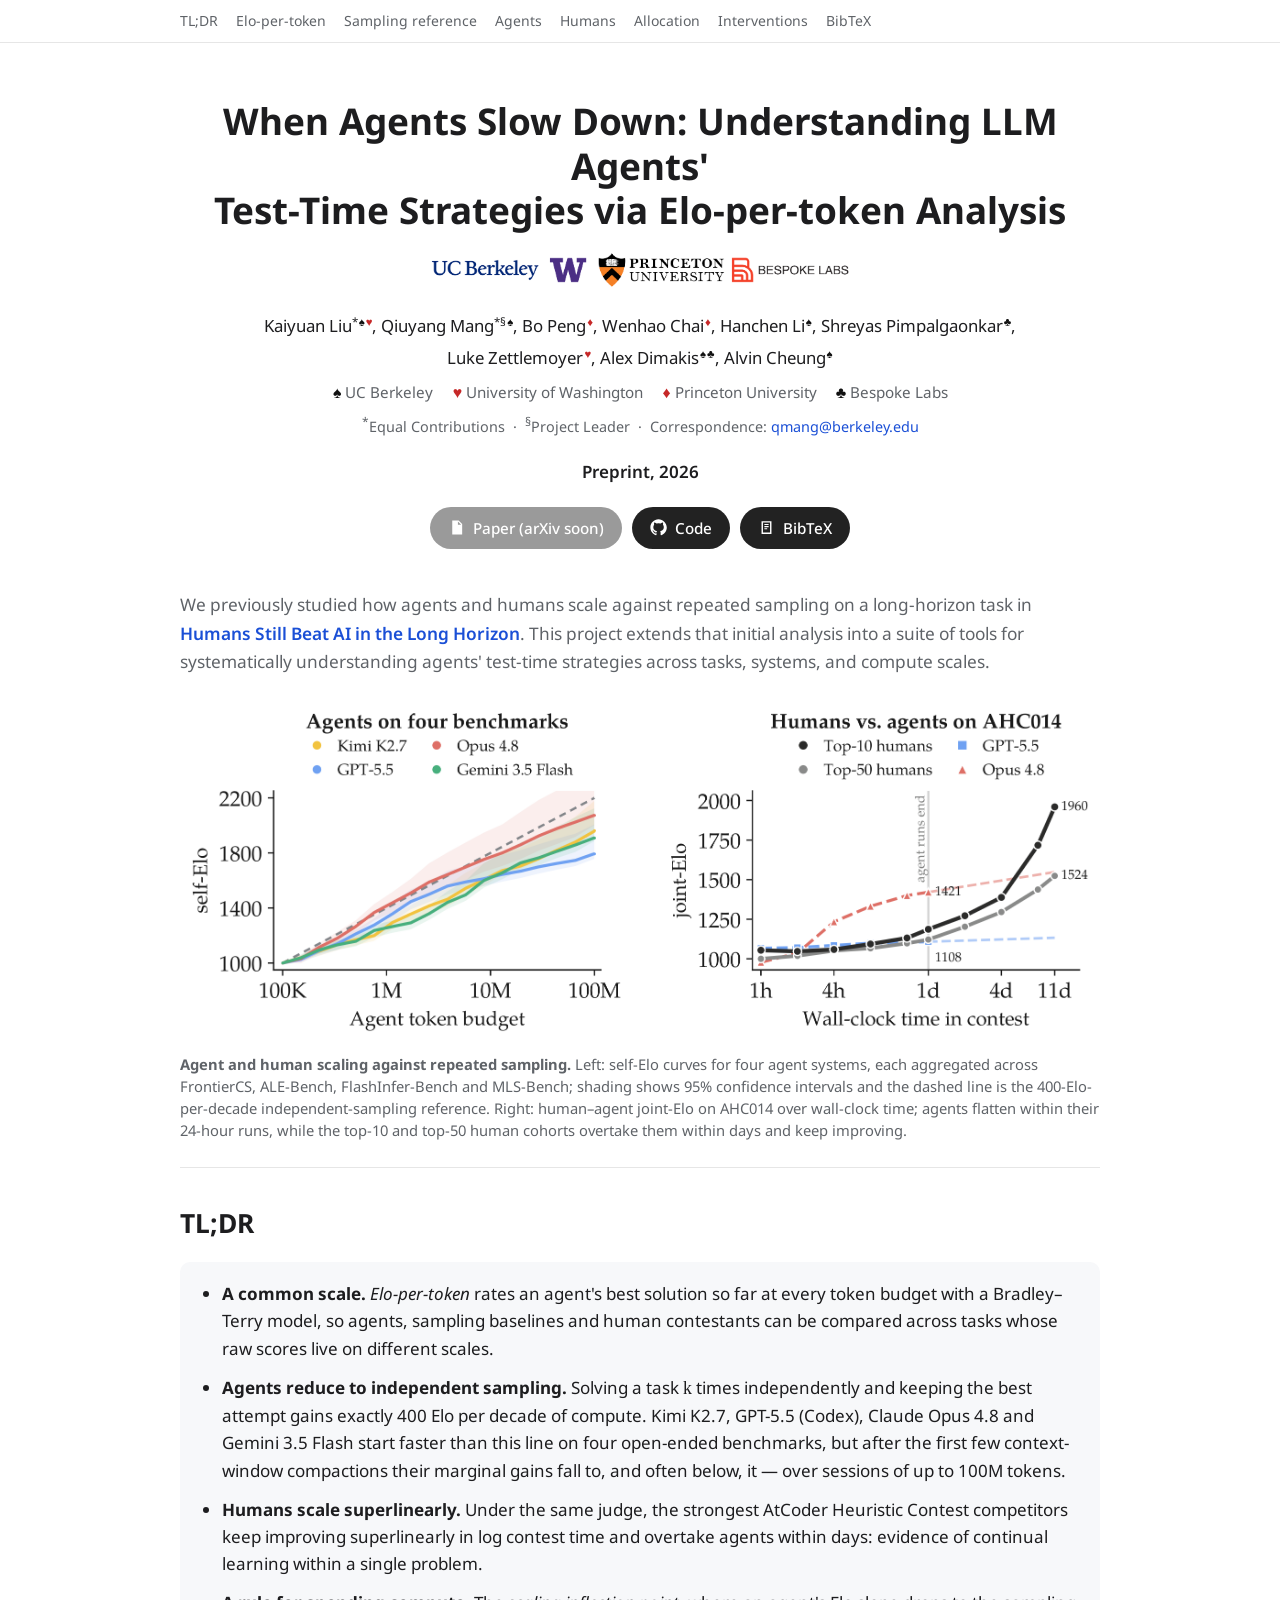
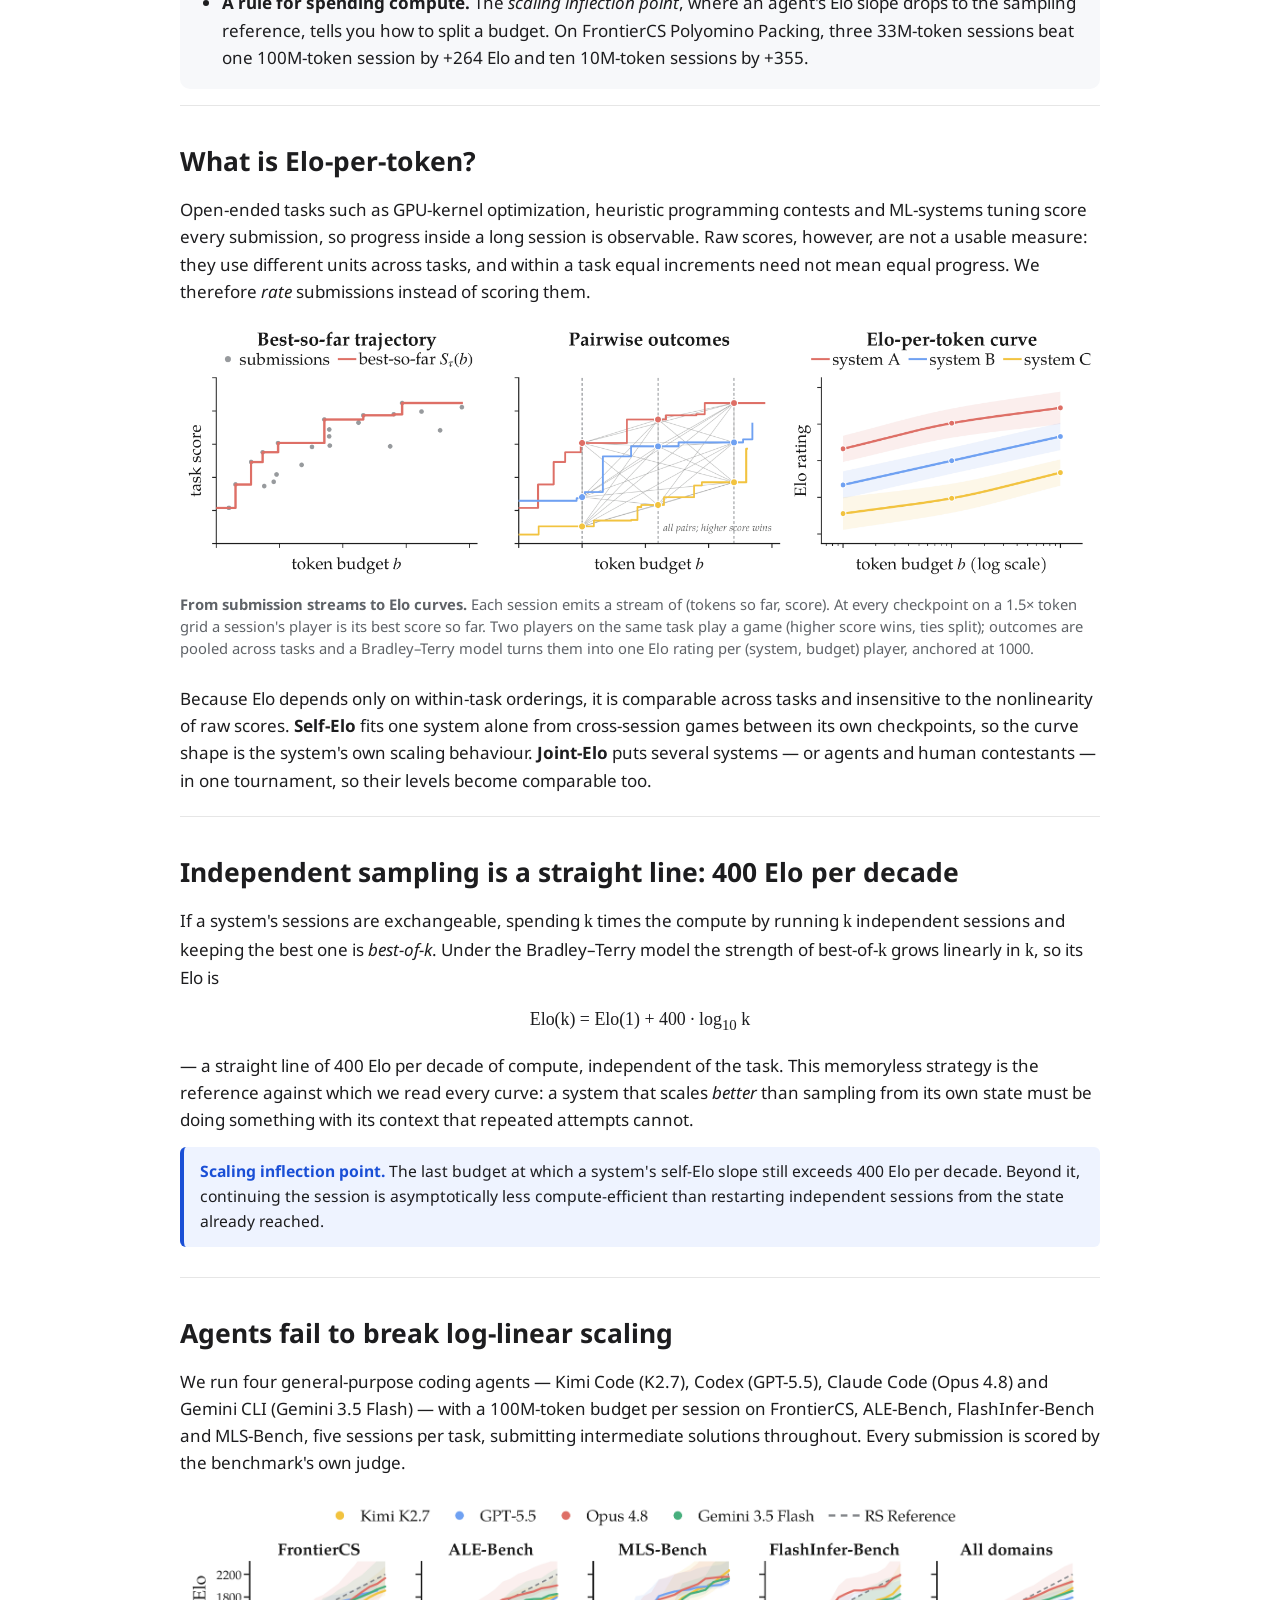
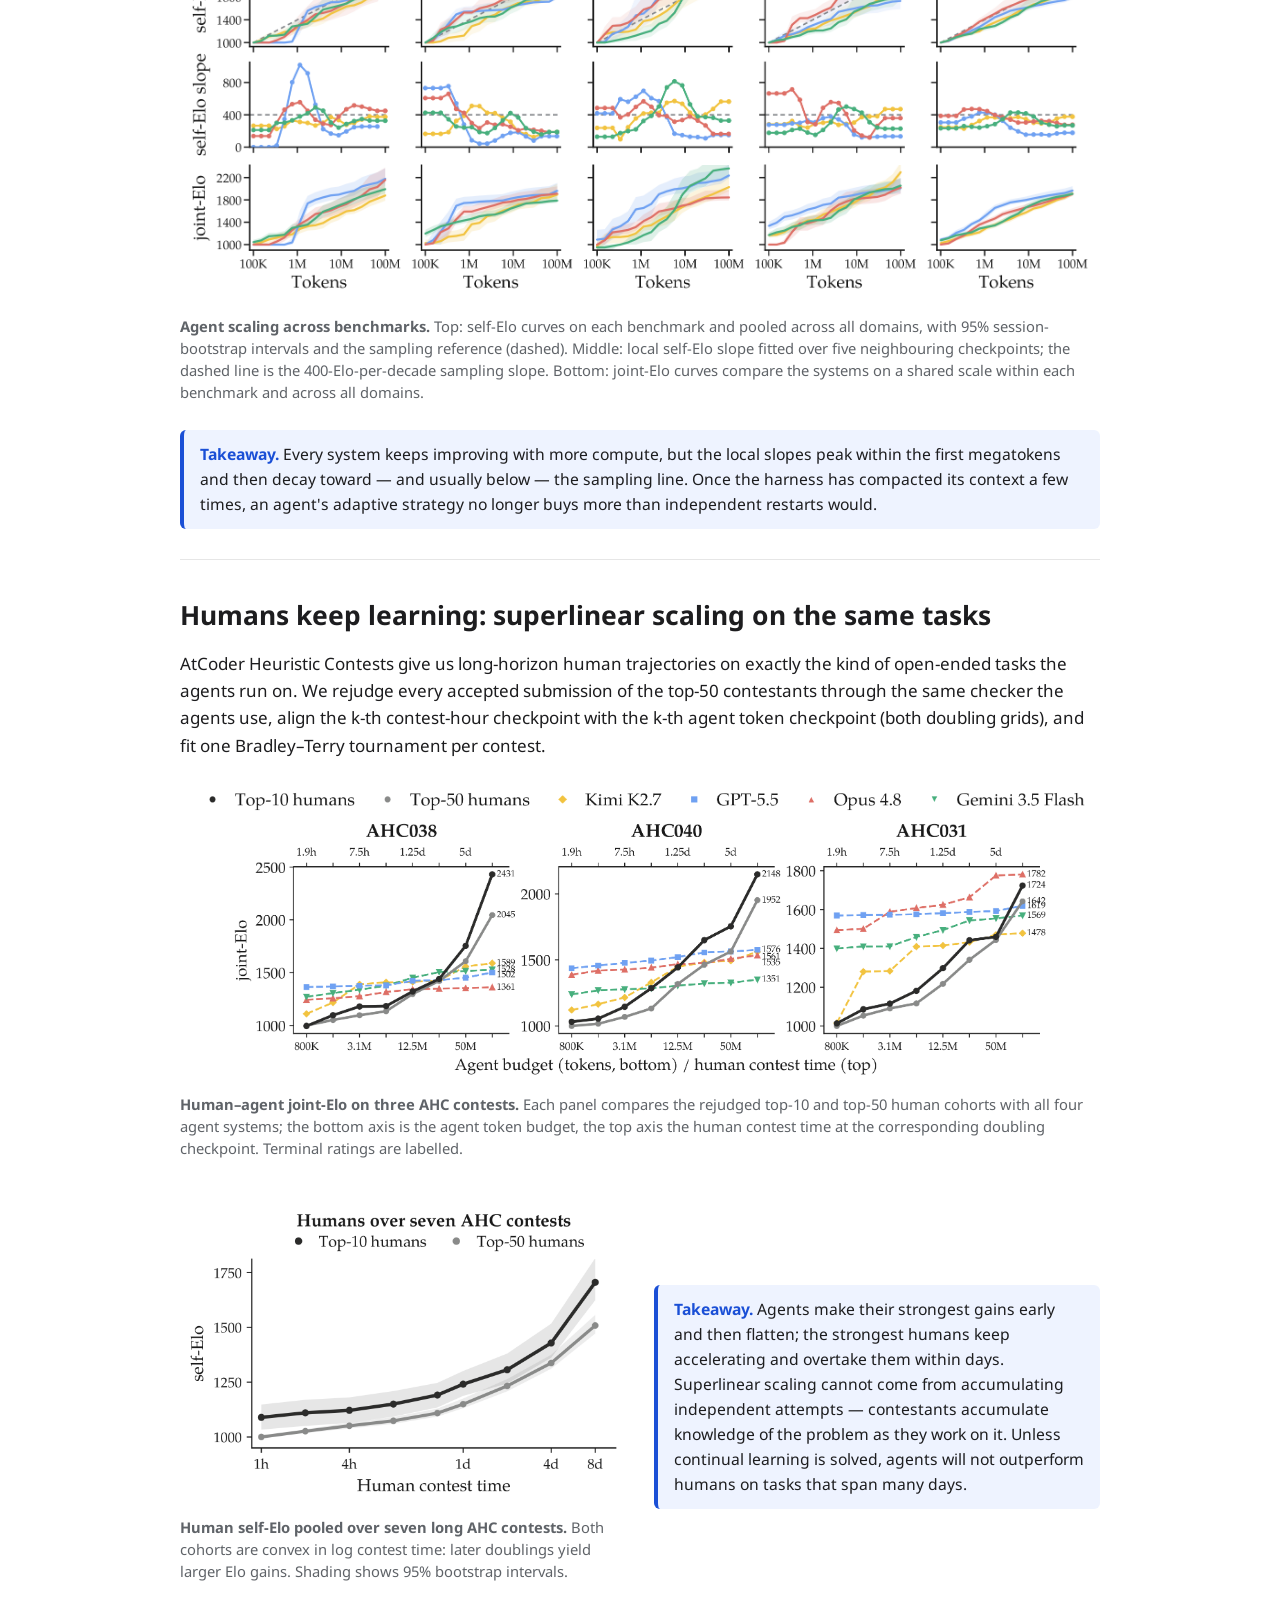
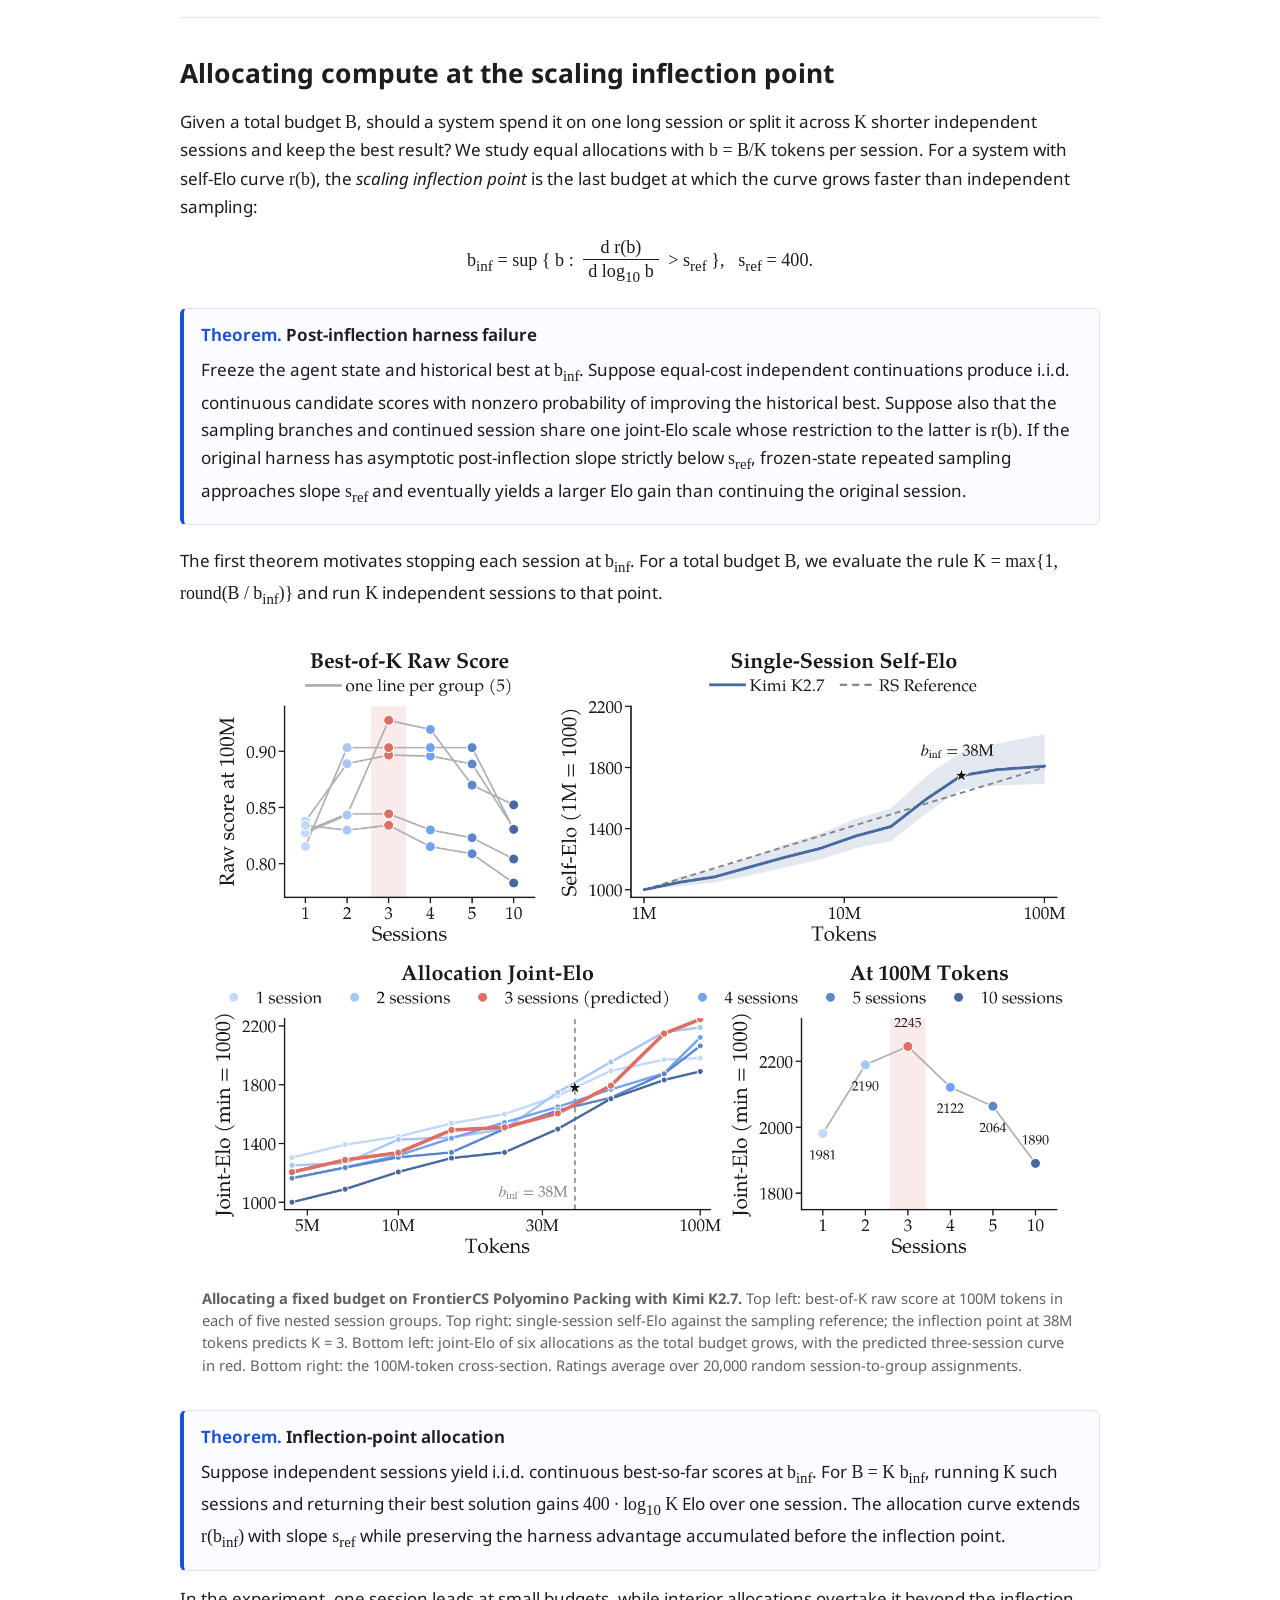
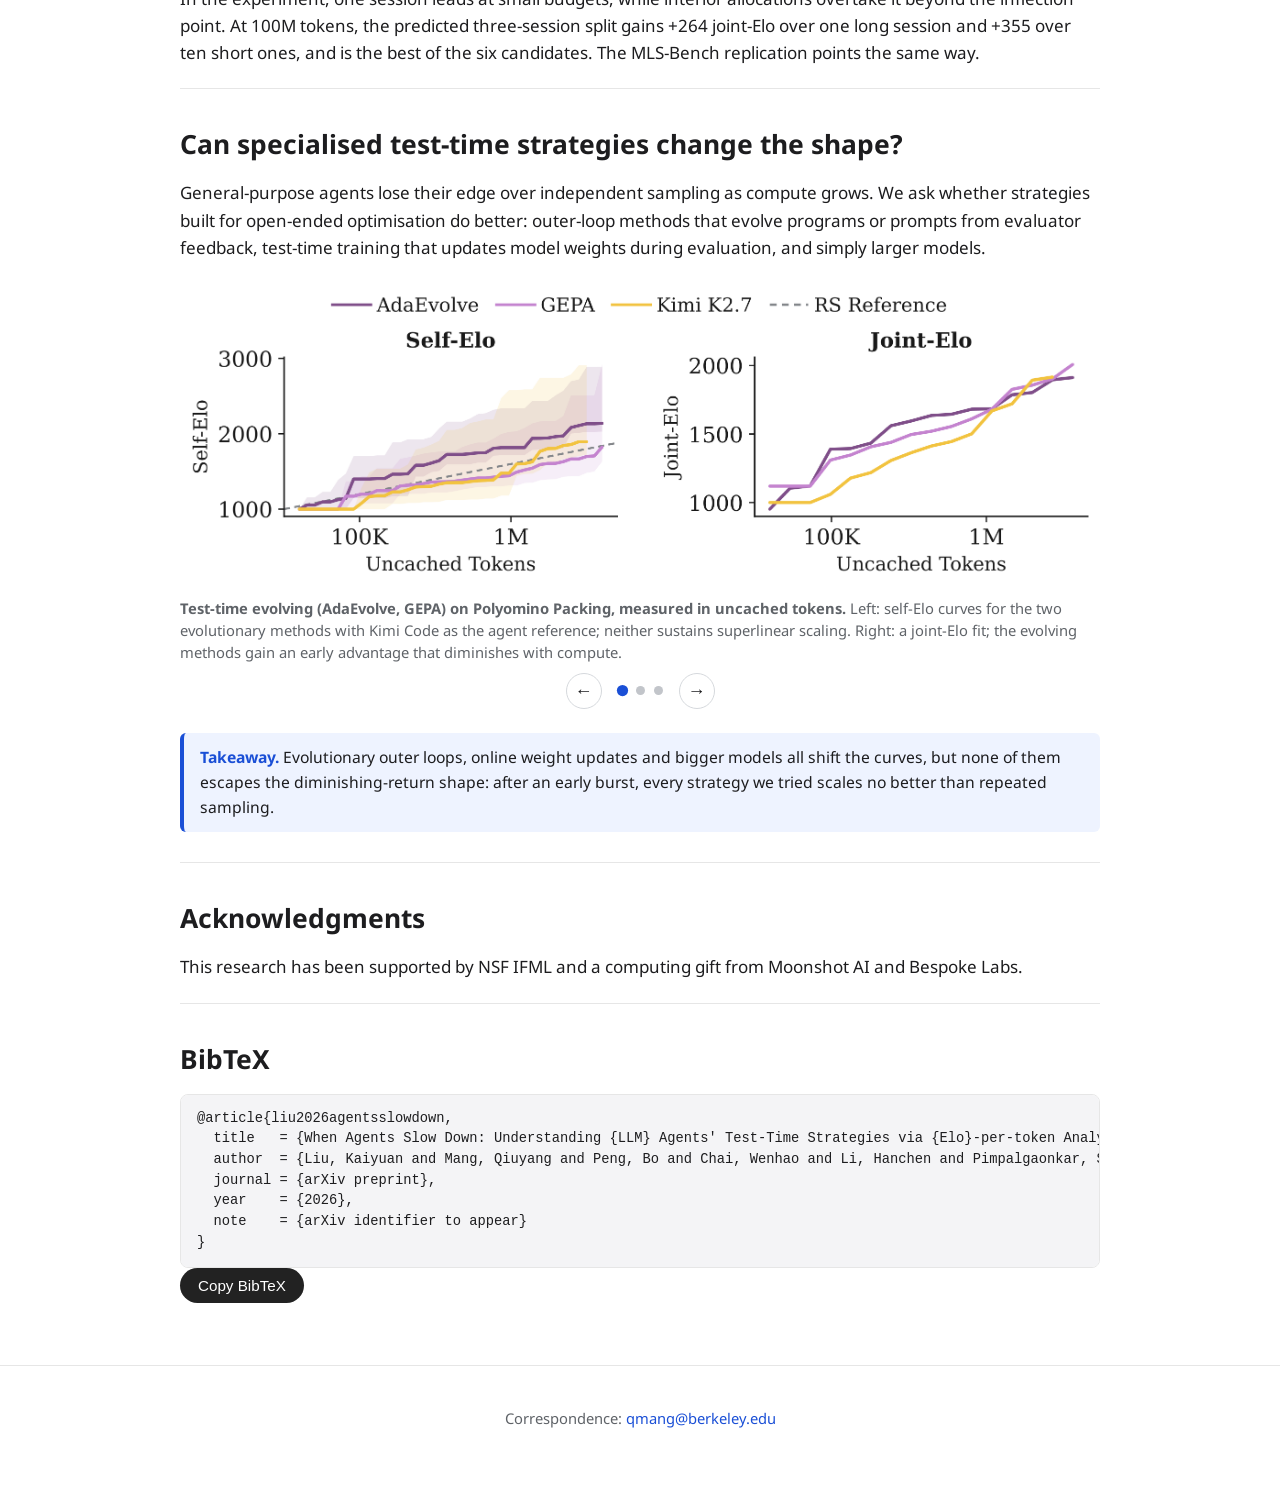
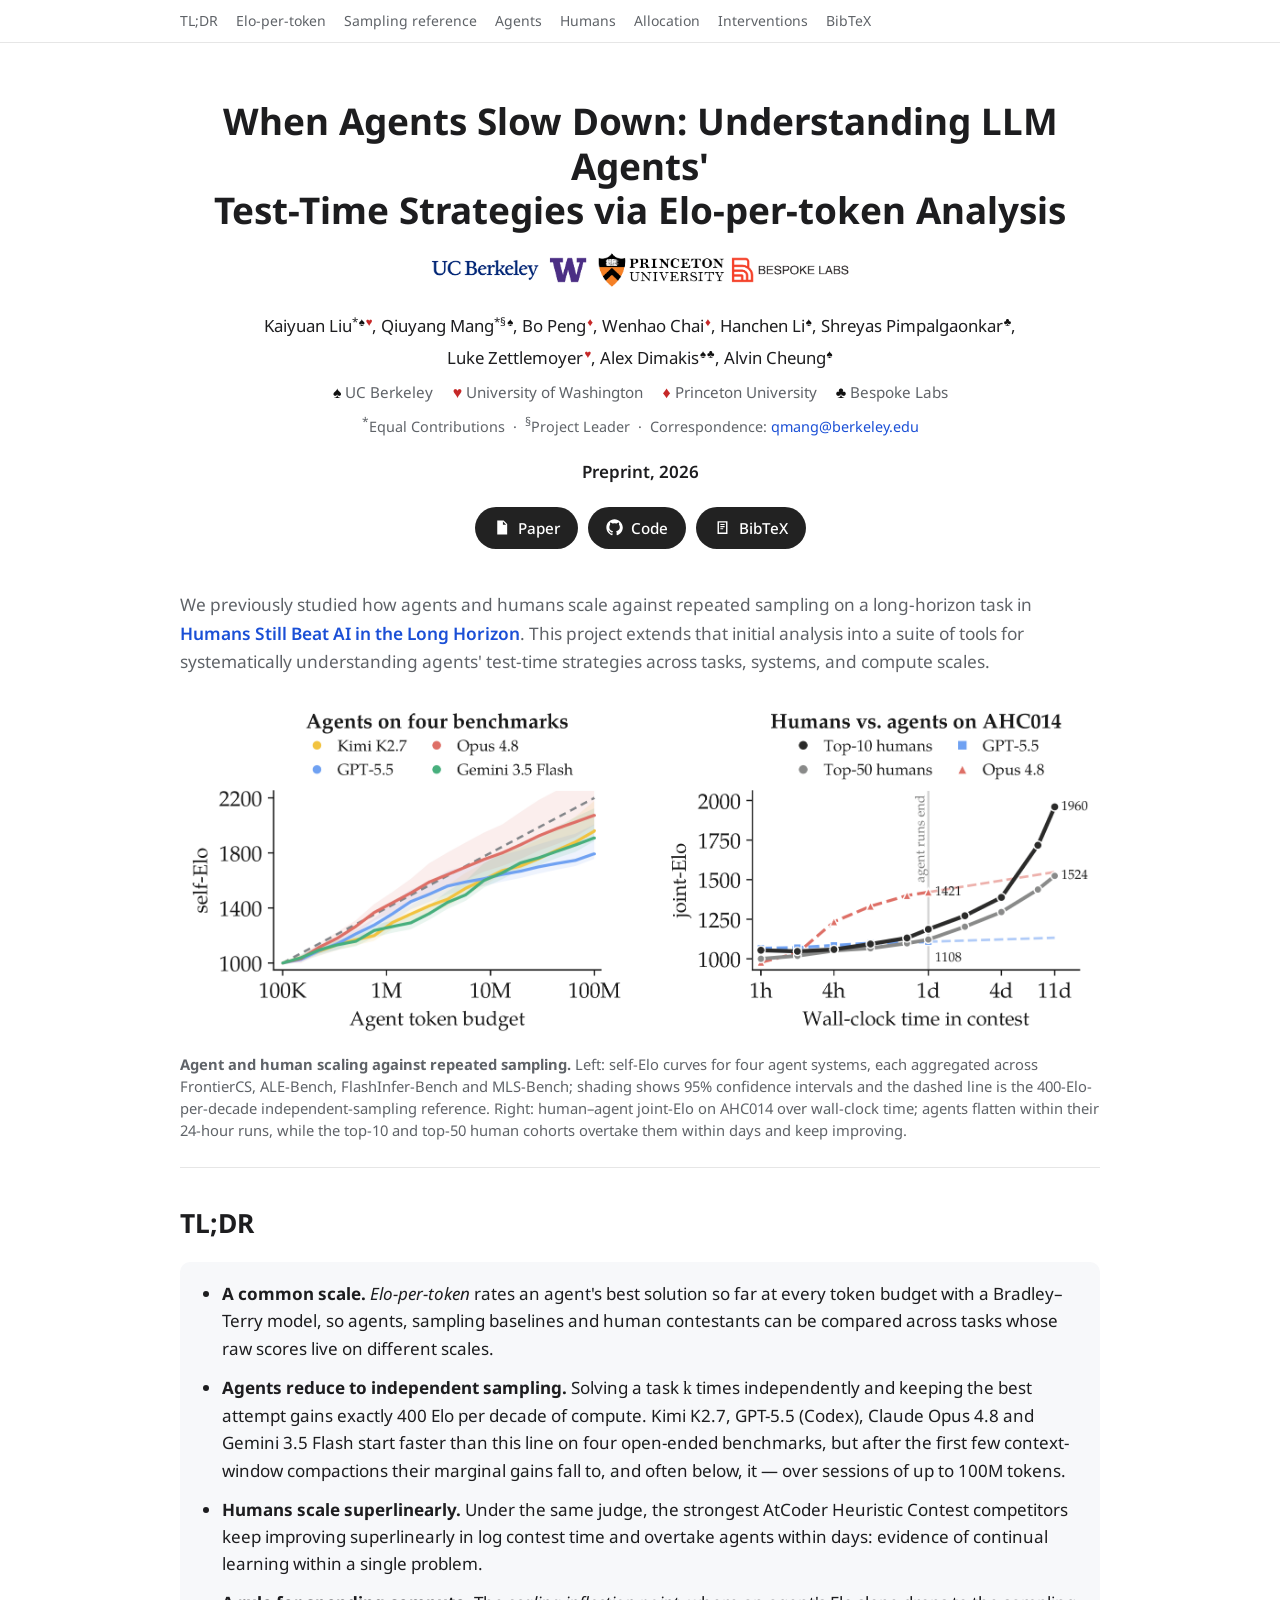
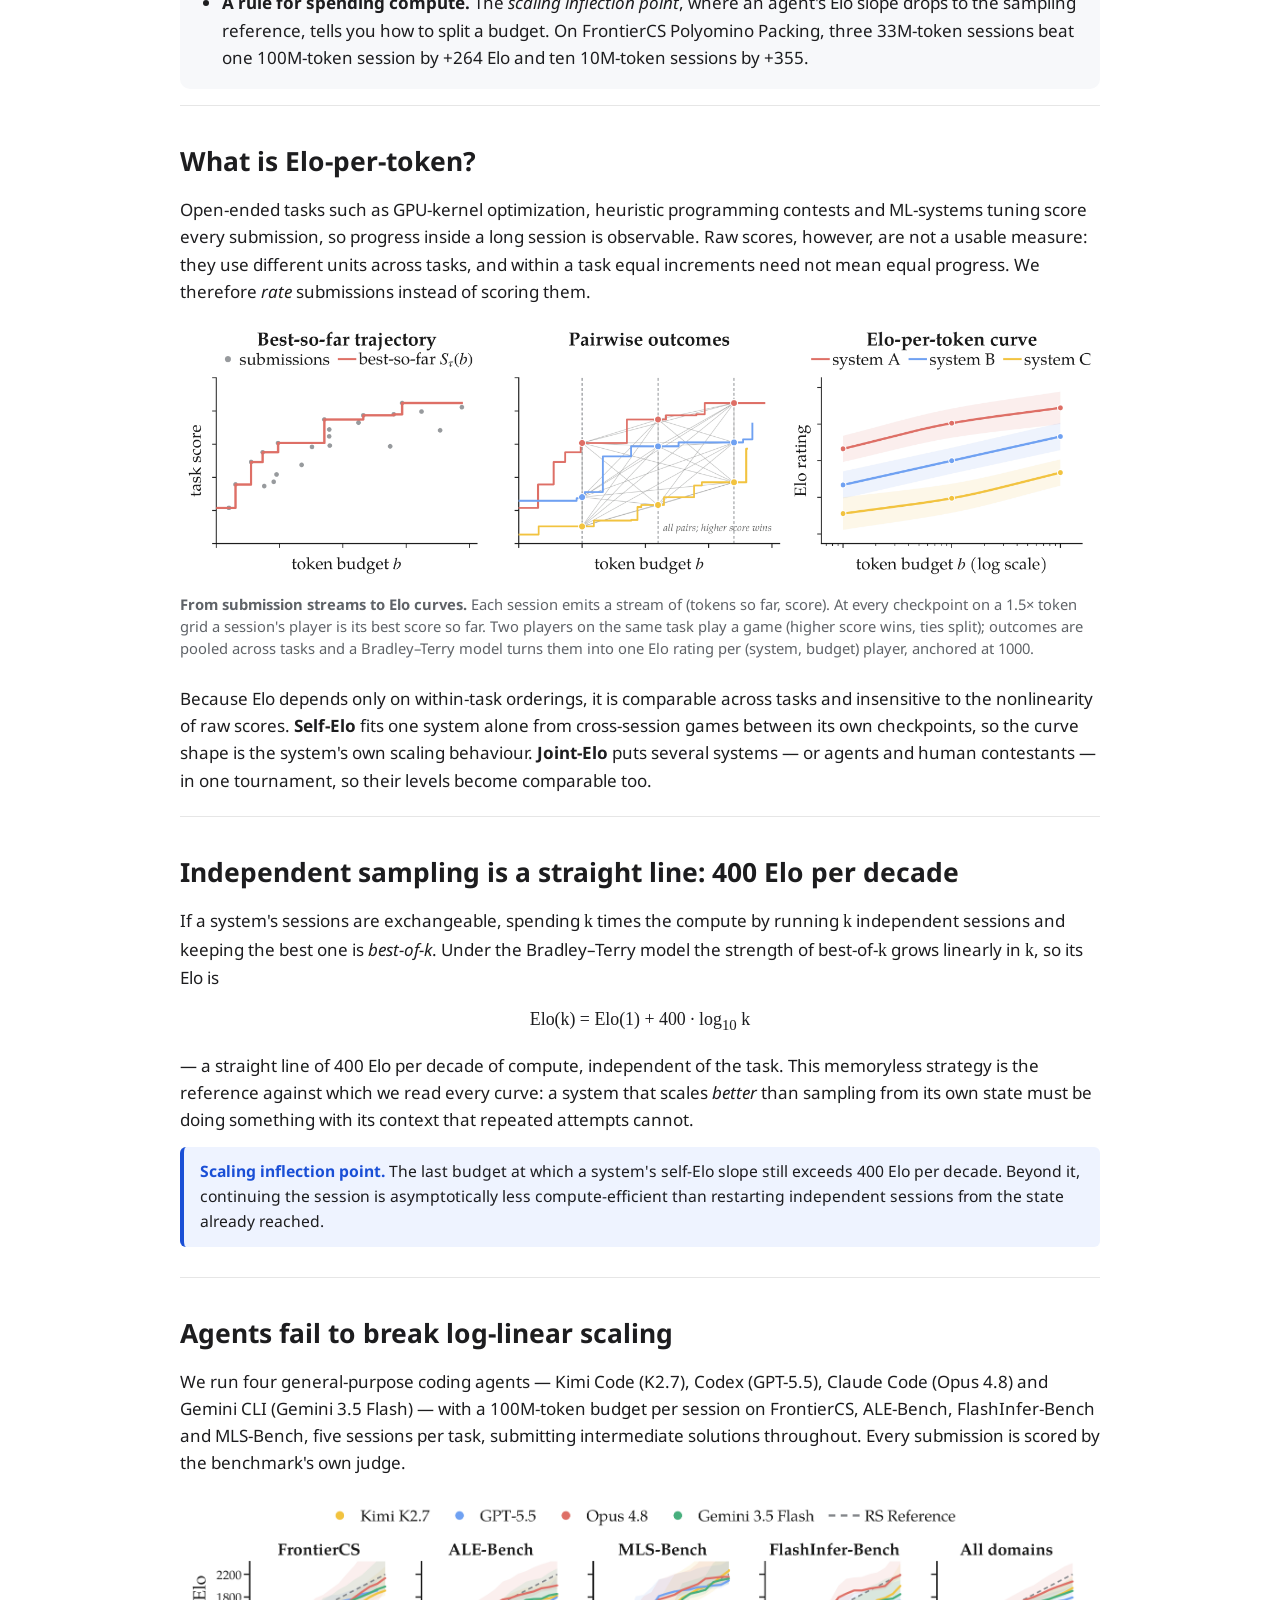
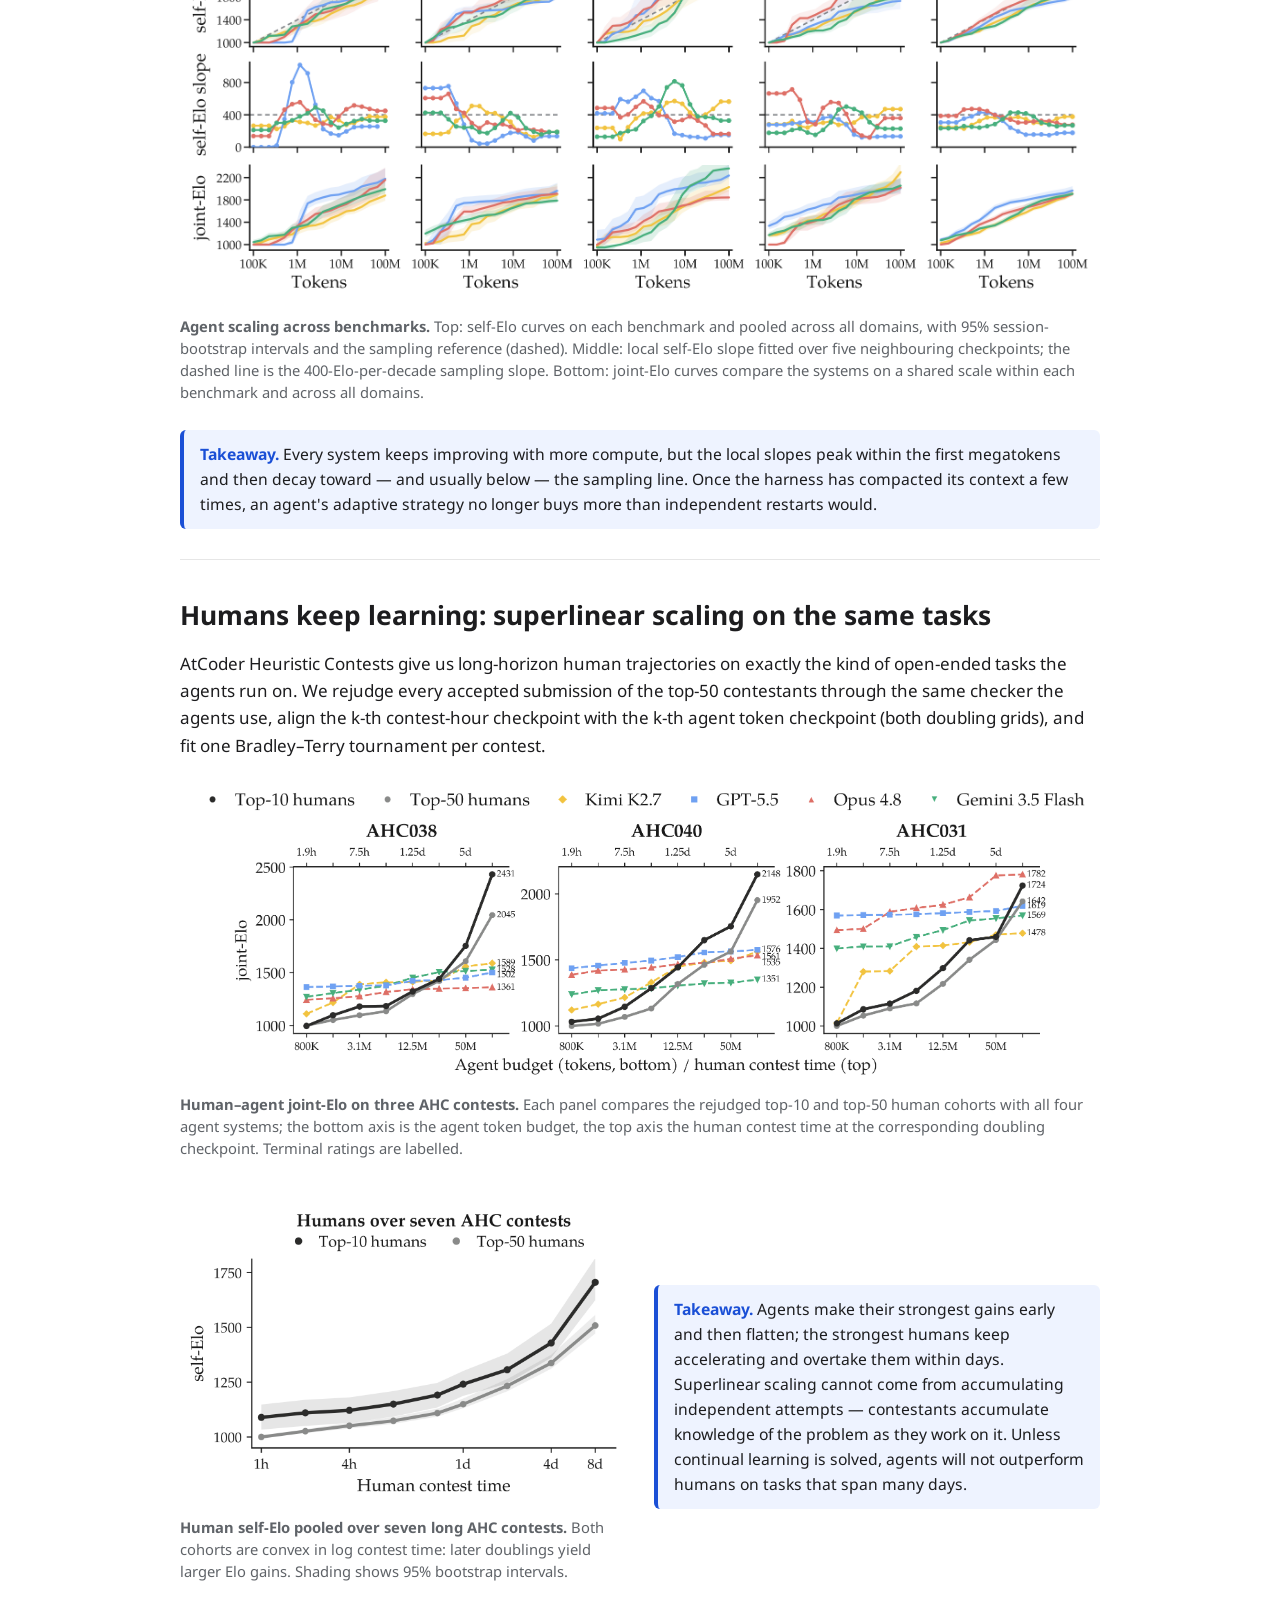
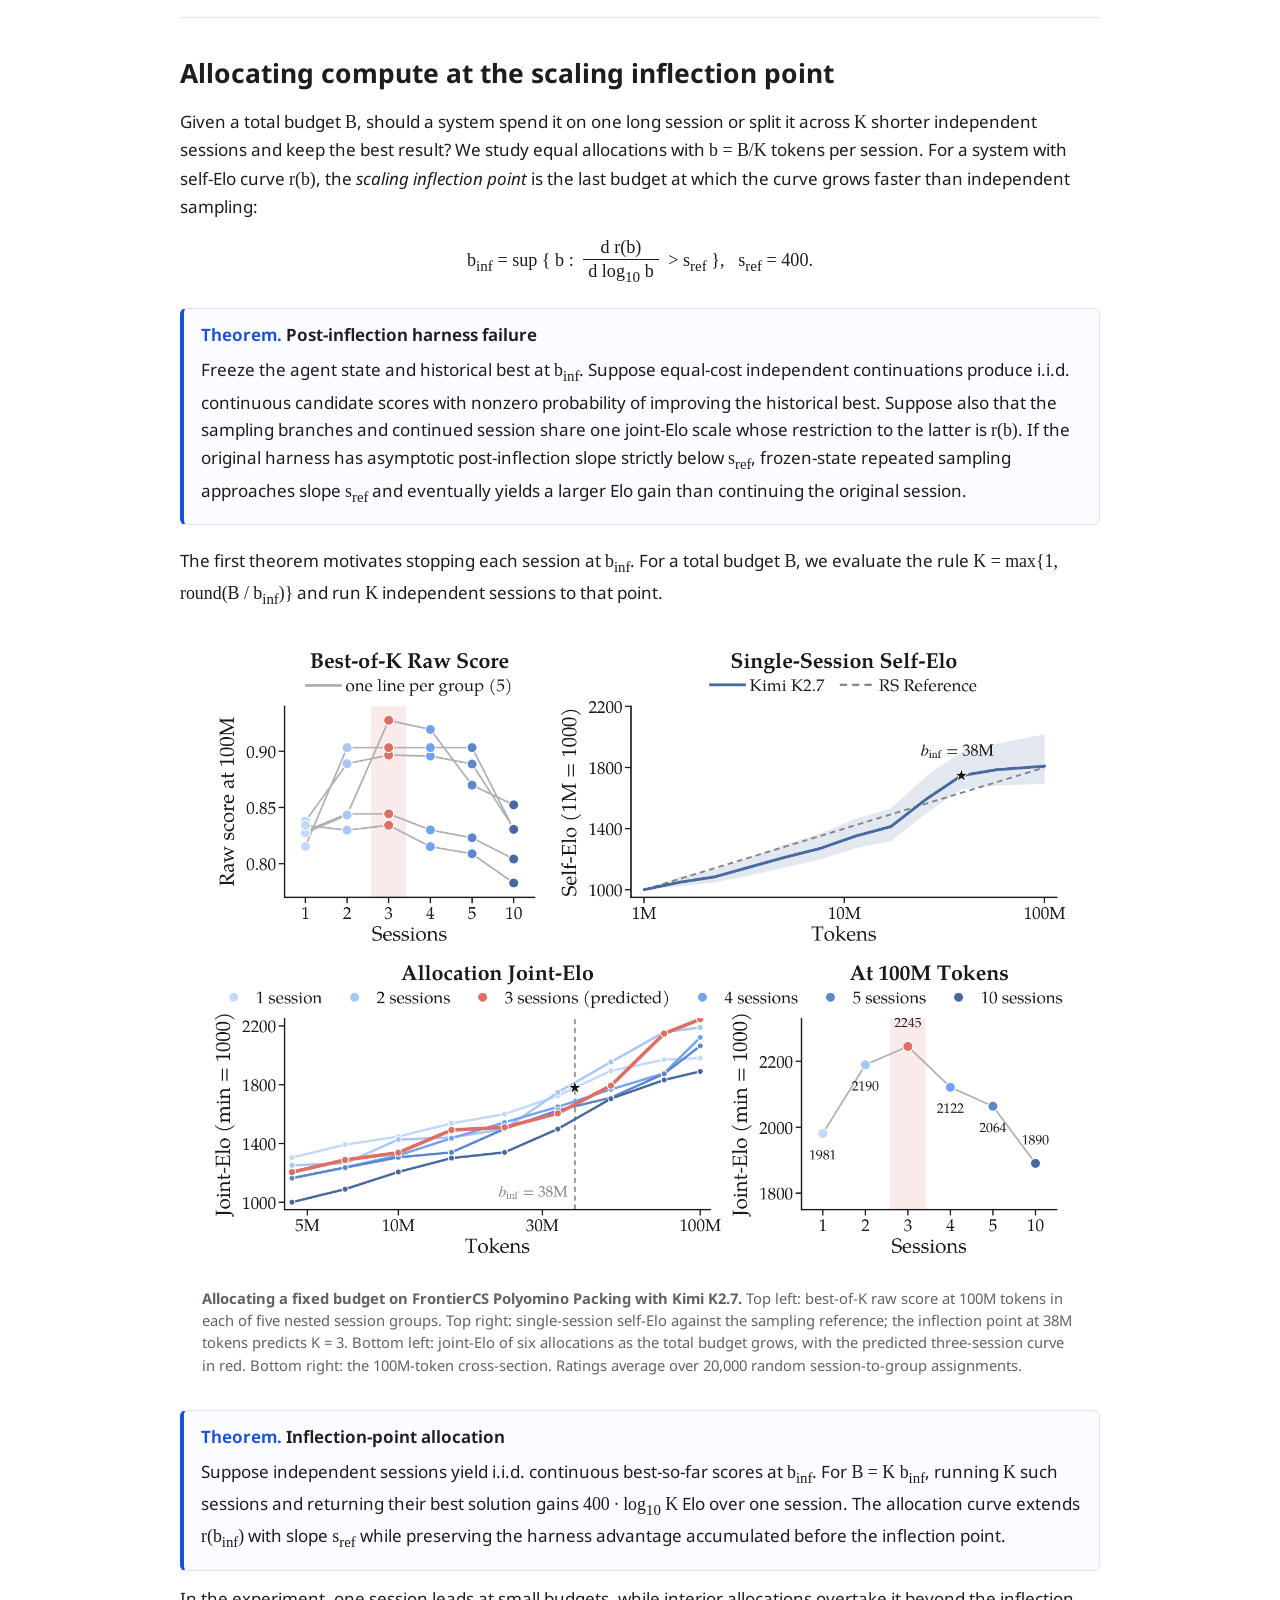
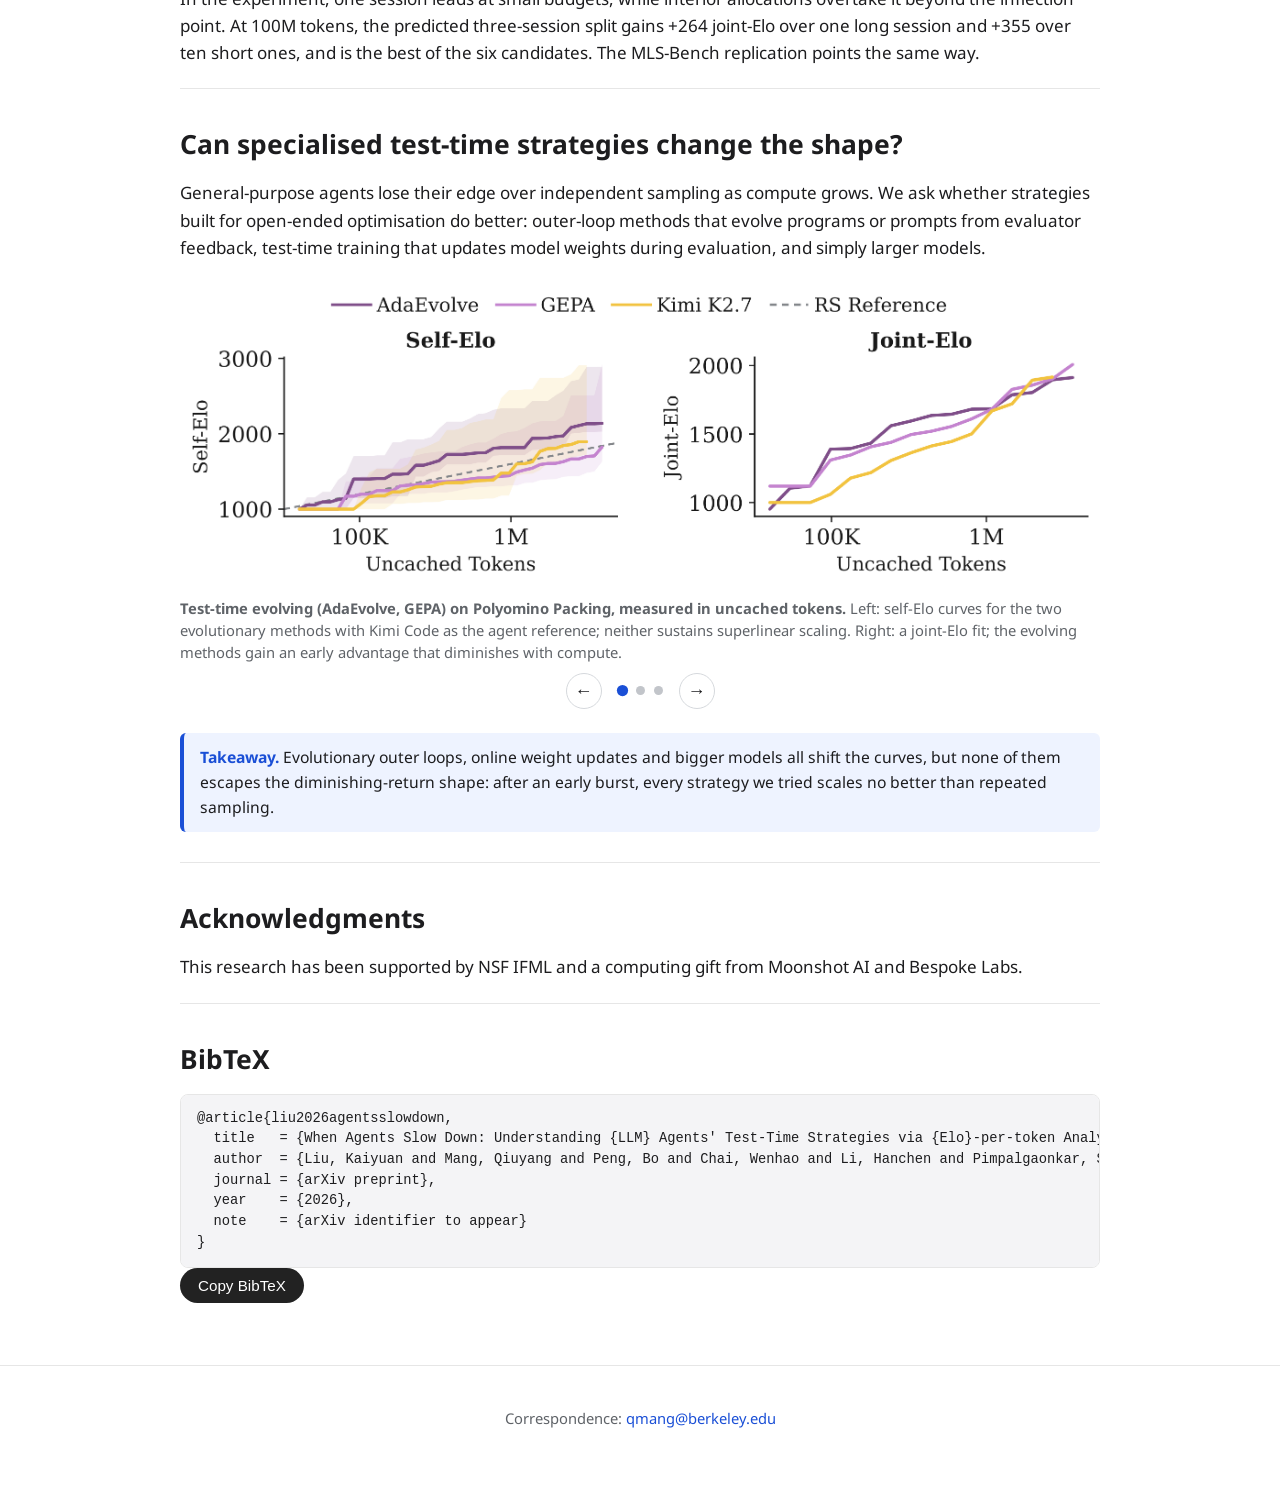
